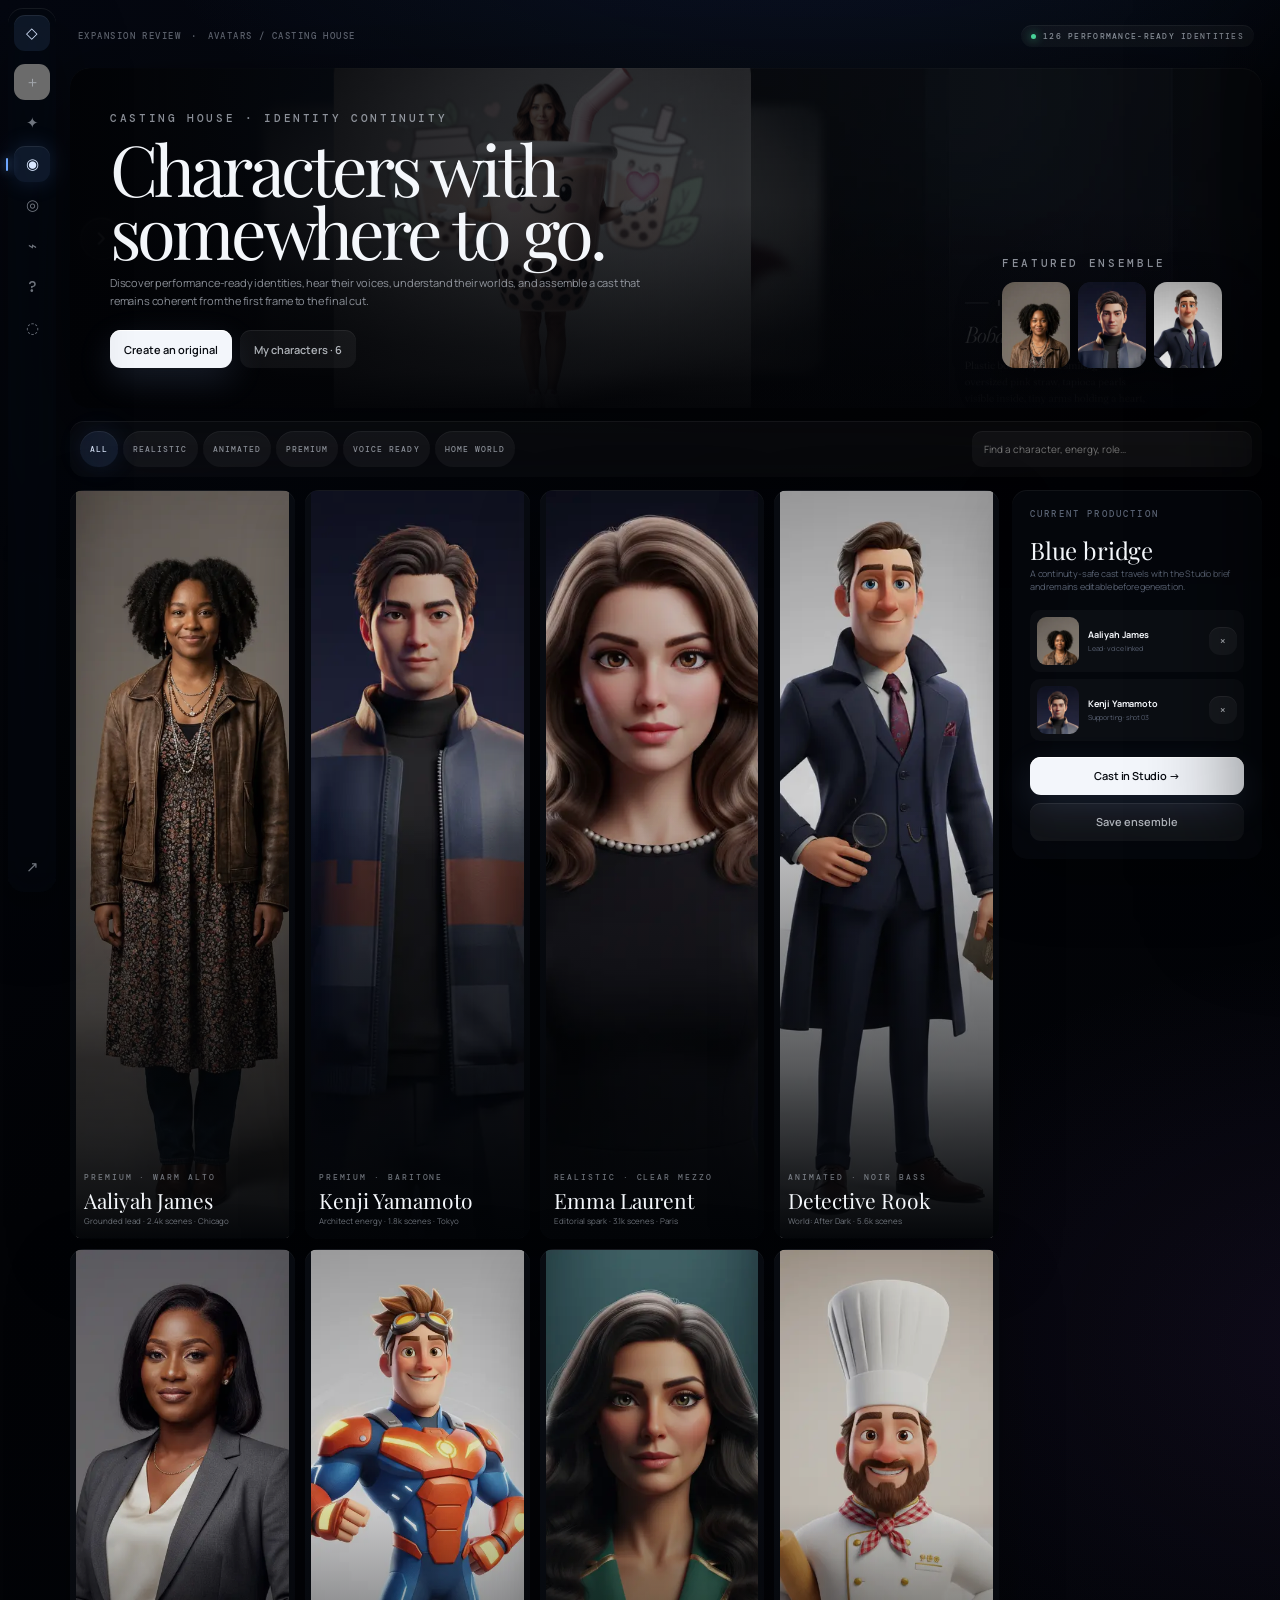
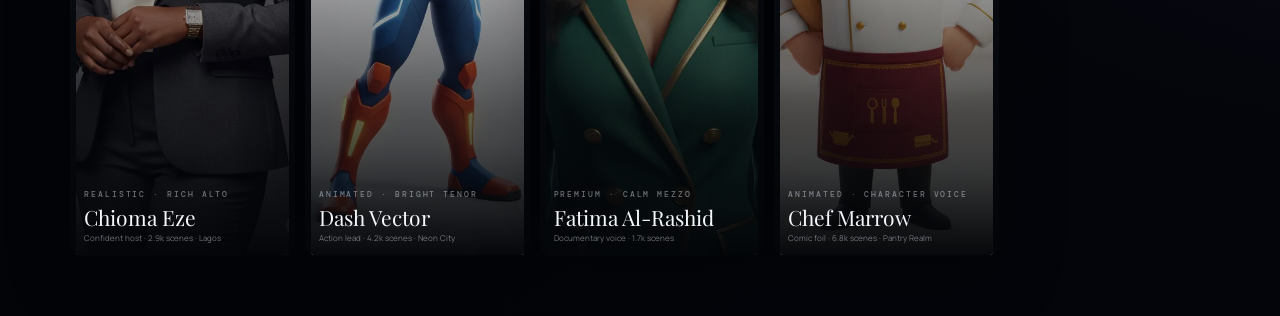
==== avatars.html @ 69dbef69 "Publish Projection House design review" ====
<!doctype html>
<html lang="en">
  <head>
    <meta charset="UTF-8" />
    <meta name="viewport" content="width=device-width, initial-scale=1" />
    <title>Projection House — Avatars mock</title>
    <link rel="stylesheet" href="styles.css" />
  </head>
  <body>
    <div class="ambient" aria-hidden="true"><span></span><span></span></div>
    <aside data-rail data-active="avatars"></aside>
    <main class="page">
      <div class="page-inner">
        <header class="topline"><div class="breadcrumb"><a href="index.html">Expansion review</a><span>·</span><span>Avatars / Casting house</span></div><div class="live-chip"><i></i> 126 performance-ready identities</div></header>

        <section class="avatars-hero">
          <img src="cinema-assets/surface-avatars.jpg" alt="" />
          <div class="avatar-hero-copy">
            <div><p class="eyebrow">Casting house · Identity continuity</p><h1>Characters with somewhere to go.</h1><p>Discover performance-ready identities, hear their voices, understand their worlds, and assemble a cast that remains coherent from the first frame to the final cut.</p><div style="display:flex;gap:8px;margin-top:20px"><button class="btn primary" data-toast="Avatar creator opened">Create an original</button><button class="btn" data-toast="My avatars shelf opened">My characters · 6</button></div></div>
            <div><p class="eyebrow" style="margin-bottom:10px">Featured ensemble</p><div class="featured-cast"><img src="cinema-assets/avatars/aaliyah-johnson-front.webp" alt="" /><img src="cinema-assets/avatars/kenji-yamamoto-front.webp" alt="" /><img src="cinema-assets/avatars/detective-rook-front.webp" alt="" /></div></div>
          </div>
        </section>

        <section class="avatar-controls" aria-label="Avatar controls">
          <div class="avatar-tabs"><button class="pill active" data-avatar-filter="all">All</button><button class="pill" data-avatar-filter="realistic">Realistic</button><button class="pill" data-avatar-filter="animated">Animated</button><button class="pill" data-avatar-filter="premium">Premium</button><button class="pill" data-toast="Voice filters opened">Voice ready</button><button class="pill" data-toast="World filters opened">Home world</button></div>
          <input class="search" data-avatar-search placeholder="Find a character, energy, role…" aria-label="Search avatars" />
        </section>

        <div class="avatar-layout">
          <section class="avatar-grid" aria-label="Avatar gallery">
            <button class="avatar-card" data-avatar-card="aaliyah james director warm precise realistic premium" data-type="realistic" data-name="Aaliyah James" data-role="Grounded, precise, quietly magnetic. A natural lead for intimate dramas and product storytelling." data-image="cinema-assets/avatars/aaliyah-johnson-front.webp"><img src="cinema-assets/avatars/aaliyah-johnson-front.webp" alt="Aaliyah James" /><div class="avatar-card-copy"><p class="eyebrow">Premium · Warm alto</p><h3>Aaliyah James</h3><p>Grounded lead · 2.4k scenes · Chicago</p></div></button>
            <button class="avatar-card" data-avatar-card="kenji yamamoto architect measured realistic premium" data-type="premium" data-name="Kenji Yamamoto" data-role="Measured and intelligent with a dry warmth. Strong for explainers, speculative fiction and design-led stories." data-image="cinema-assets/avatars/kenji-yamamoto-front.webp"><img src="cinema-assets/avatars/kenji-yamamoto-front.webp" alt="Kenji Yamamoto" /><div class="avatar-card-copy"><p class="eyebrow violet">Premium · Baritone</p><h3>Kenji Yamamoto</h3><p>Architect energy · 1.8k scenes · Tokyo</p></div></button>
            <button class="avatar-card" data-avatar-card="emma laurent editorial luminous realistic" data-type="realistic" data-name="Emma Laurent" data-role="Editorial, quick and luminous. An expressive presence for fashion, travel and cultural storytelling." data-image="cinema-assets/avatars/emma-laurent-front.webp"><img src="cinema-assets/avatars/emma-laurent-front.webp" alt="Emma Laurent" /><div class="avatar-card-copy"><p class="eyebrow">Realistic · Clear mezzo</p><h3>Emma Laurent</h3><p>Editorial spark · 3.1k scenes · Paris</p></div></button>
            <button class="avatar-card" data-avatar-card="detective rook noir animated premium" data-type="animated" data-name="Detective Rook" data-role="A monochrome investigator with patient timing and a voice built for secrets, reveals and late-night narration." data-image="cinema-assets/avatars/detective-rook-front.webp"><img src="cinema-assets/avatars/detective-rook-front.webp" alt="Detective Rook" /><div class="avatar-card-copy"><p class="eyebrow violet">Animated · Noir bass</p><h3>Detective Rook</h3><p>World: After Dark · 5.6k scenes</p></div></button>
            <button class="avatar-card" data-avatar-card="chioma eze confident host realistic" data-type="realistic" data-name="Chioma Eze" data-role="Confident, generous and conversational. Built for teaching, hosting and direct-to-camera clarity." data-image="cinema-assets/avatars/chioma-eze-front.webp"><img src="cinema-assets/avatars/chioma-eze-front.webp" alt="Chioma Eze" /><div class="avatar-card-copy"><p class="eyebrow">Realistic · Rich alto</p><h3>Chioma Eze</h3><p>Confident host · 2.9k scenes · Lagos</p></div></button>
            <button class="avatar-card" data-avatar-card="dash vector kinetic animated" data-type="animated" data-name="Dash Vector" data-role="Fast, kinetic and optimistic. A stylized performer for sports, youth campaigns and fourth-wall breaks." data-image="cinema-assets/avatars/dash-vector-front.webp"><img src="cinema-assets/avatars/dash-vector-front.webp" alt="Dash Vector" /><div class="avatar-card-copy"><p class="eyebrow violet">Animated · Bright tenor</p><h3>Dash Vector</h3><p>Action lead · 4.2k scenes · Neon City</p></div></button>
            <button class="avatar-card" data-avatar-card="fatima al rashid documentary thoughtful premium" data-type="premium" data-name="Fatima Al-Rashid" data-role="Thoughtful authority and calm curiosity. Excellent for documentary, history and premium brand work." data-image="cinema-assets/avatars/fatima-al-rashid-front.webp"><img src="cinema-assets/avatars/fatima-al-rashid-front.webp" alt="Fatima Al-Rashid" /><div class="avatar-card-copy"><p class="eyebrow amber">Premium · Calm mezzo</p><h3>Fatima Al-Rashid</h3><p>Documentary voice · 1.7k scenes</p></div></button>
            <button class="avatar-card" data-avatar-card="chef marrow comedy animated" data-type="animated" data-name="Chef Marrow" data-role="A culinary perfectionist with theatrical timing, visual comedy and a surprising sentimental streak." data-image="cinema-assets/avatars/chef-marrow-front.webp"><img src="cinema-assets/avatars/chef-marrow-front.webp" alt="Chef Marrow" /><div class="avatar-card-copy"><p class="eyebrow violet">Animated · Character voice</p><h3>Chef Marrow</h3><p>Comic foil · 6.8k scenes · Pantry Realm</p></div></button>
          </section>

          <aside class="cast-dock">
            <p class="eyebrow">Current production</p><h3>Blue bridge</h3><p>A continuity-safe cast travels with the Studio brief and remains editable before generation.</p>
            <div class="cast-member"><img src="cinema-assets/avatars/aaliyah-johnson-front.webp" alt="" /><div><strong>Aaliyah James</strong><span>Lead · voice linked</span></div><button class="btn icon-btn" style="width:28px;min-height:28px" data-cast-toggle aria-label="Remove Aaliyah">×</button></div>
            <div class="cast-member"><img src="cinema-assets/avatars/kenji-yamamoto-front.webp" alt="" /><div><strong>Kenji Yamamoto</strong><span>Supporting · shot 03</span></div><button class="btn icon-btn" style="width:28px;min-height:28px" data-cast-toggle aria-label="Remove Kenji">×</button></div>
            <div style="display:grid;gap:8px;margin-top:16px"><a class="btn primary" href="studio.html">Cast in Studio →</a><button class="btn" data-toast="Saved to casting preset">Save ensemble</button></div>
          </aside>
        </div>
      </div>
    </main>

    <aside class="avatar-drawer" data-avatar-drawer aria-label="Character details">
      <button class="btn icon-btn drawer-close" data-drawer-close aria-label="Close">×</button>
      <div class="drawer-image"><img data-drawer-image src="cinema-assets/avatars/aaliyah-johnson-front.webp" alt="" /></div>
      <div class="drawer-body"><p class="eyebrow">Identity · Performance profile</p><h2 data-drawer-name>Aaliyah James</h2><p data-drawer-role>Grounded, precise, quietly magnetic. A natural lead for intimate dramas and product storytelling.</p><div class="config-label">Performance traits</div><div style="display:flex;flex-wrap:wrap;gap:6px"><span class="pill active">Measured</span><span class="pill">Naturalistic</span><span class="pill">Warm authority</span><span class="pill">Subtle humor</span></div><div class="config-label">Voice</div><button class="choice active" style="width:100%" data-toast="Voice sample playing"><b>Warm alto · North American English</b><span>Intimate proximity, crisp consonants, calm pacing. ▷ Play sample</span></button><div style="display:flex;gap:8px;margin-top:22px"><button class="btn blue-btn" data-cast-toggle>Add to cast</button><a class="btn primary" href="studio.html">Cast in Studio →</a></div></div>
    </aside>
    <script src="mock.js"></script>
  </body>
</html>
---- styles.css ----
@import url("https://fonts.googleapis.com/css2?family=DM+Mono:wght@400;500&family=Manrope:wght@300;400;500;600;700&family=Playfair+Display:ital,wght@0,400;1,400&display=swap");

:root {
  color-scheme: dark;
  --bg: #020306;
  --ink: #f4f7fb;
  --muted: #8c96a7;
  --faint: #596273;
  --blue: #6ea7ff;
  --blue-2: #a8c8ff;
  --green: #4ee3a4;
  --amber: #ffc76a;
  --violet: #ba91ff;
  --rose: #ff809d;
  --glass: rgba(255,255,255,.045);
  --glass-2: rgba(255,255,255,.072);
  --line: rgba(255,255,255,.095);
  --deep-shadow: 0 36px 120px rgba(0,0,0,.58), inset 0 1px 0 rgba(255,255,255,.075);
  --soft-shadow: 0 22px 64px rgba(0,0,0,.32), inset 0 1px 0 rgba(255,255,255,.055);
}

* { box-sizing: border-box; }
html { min-width: 320px; background: var(--bg); scroll-behavior: smooth; }
body {
  margin: 0;
  min-height: 100vh;
  overflow-x: hidden;
  color: var(--ink);
  background:
    radial-gradient(70rem 40rem at 65% -10%, rgba(47,91,165,.20), transparent 66%),
    radial-gradient(48rem 36rem at 105% 70%, rgba(94,53,144,.13), transparent 68%),
    linear-gradient(145deg, #050811 0%, #020306 44%, #03050a 100%);
  font-family: "Manrope", Inter, system-ui, sans-serif;
  font-size: 14px;
  letter-spacing: -.012em;
}
body::before {
  position: fixed; inset: 0; z-index: -1; content: ""; pointer-events: none;
  opacity: .20;
  background-image: url("data:image/svg+xml,%3Csvg viewBox='0 0 180 180' xmlns='http://www.w3.org/2000/svg'%3E%3Cfilter id='n'%3E%3CfeTurbulence type='fractalNoise' baseFrequency='.95' numOctaves='3' stitchTiles='stitch'/%3E%3C/filter%3E%3Crect width='100%25' height='100%25' filter='url(%23n)' opacity='.11'/%3E%3C/svg%3E");
  mix-blend-mode: soft-light;
}
button, input, textarea, select { color: inherit; font: inherit; }
button, a { -webkit-tap-highlight-color: transparent; }
button { border: 0; cursor: pointer; }
a { color: inherit; text-decoration: none; }
img, video { display: block; max-width: 100%; }

.serif { font-family: "Playfair Display", Georgia, serif; font-weight: 400; }
.mono { font-family: "DM Mono", ui-monospace, monospace; }
.eyebrow {
  margin: 0; color: var(--blue); font: 500 9px/1.35 "DM Mono", monospace;
  letter-spacing: .24em; text-transform: uppercase;
}
.dim { color: var(--muted); }
.faint { color: var(--faint); }
.blue { color: var(--blue-2); }
.green { color: var(--green); }
.amber { color: var(--amber); }
.violet { color: var(--violet); }
.rose { color: var(--rose); }

.ambient { position: fixed; inset: 0; z-index: -2; pointer-events: none; overflow: hidden; }
.ambient span { position: absolute; border-radius: 50%; filter: blur(110px); opacity: .18; }
.ambient span:nth-child(1) { width: 42vw; height: 42vw; left: 10%; top: -28%; background: #246cc7; }
.ambient span:nth-child(2) { width: 34vw; height: 34vw; right: -12%; bottom: -12%; background: #7d40aa; }

.app-rail {
  position: fixed; z-index: 60; left: 8px; top: 8px; bottom: 8px; width: 48px;
  display: flex; flex-direction: column; align-items: center; gap: 5px; padding: 7px 0;
  border-radius: 15px; background: rgba(5,8,14,.55); backdrop-filter: blur(28px) saturate(150%);
  box-shadow: 0 24px 70px rgba(0,0,0,.46), inset 0 1px 0 rgba(255,255,255,.075);
}
.rail-brand, .rail-item {
  position: relative; display: grid; width: 36px; height: 36px; place-items: center; border-radius: 11px;
  color: rgba(220,228,240,.50); transition: .22s ease; font: 500 15px/1 "DM Mono", monospace;
}
.rail-brand { margin-bottom: 8px; color: #d8e6ff; background: rgba(110,167,255,.10); box-shadow: inset 0 1px 0 rgba(255,255,255,.08); }
.rail-item:hover { color: white; background: rgba(255,255,255,.055); transform: translateX(1px); }
.rail-item.active { color: #d9e7ff; background: rgba(110,167,255,.12); box-shadow: 0 0 22px rgba(84,141,237,.18), inset 0 1px 0 rgba(255,255,255,.08); }
.rail-item.active::before { content: ""; position: absolute; left: -8px; width: 2px; height: 13px; border-radius: 2px; background: var(--blue); box-shadow: 0 0 11px var(--blue); }
.rail-spacer { flex: 1; }
.rail-tip {
  position: absolute; left: 48px; top: 50%; transform: translate(0,-50%); opacity: 0; pointer-events: none;
  white-space: nowrap; padding: 7px 9px; border-radius: 8px; color: #d9e1ed; background: rgba(5,8,14,.92);
  box-shadow: var(--soft-shadow); font: 500 9px/1 "DM Mono", monospace; letter-spacing: .08em; text-transform: uppercase;
  transition: .18s ease;
}
.rail-item:hover .rail-tip { opacity: 1; transform: translate(4px,-50%); }

.page { min-height: 100vh; margin-left: 64px; padding: 14px 18px 60px 6px; }
.page-inner { width: min(1580px, 100%); margin: 0 auto; }
.topline { display: flex; align-items: center; justify-content: space-between; gap: 18px; height: 44px; margin-bottom: 10px; padding: 0 8px; }
.breadcrumb { display: flex; align-items: center; gap: 10px; color: rgba(205,214,228,.46); font: 500 9px/1 "DM Mono", monospace; letter-spacing: .16em; text-transform: uppercase; }
.live-chip { display: inline-flex; align-items: center; gap: 7px; padding: 7px 10px; border-radius: 999px; background: rgba(255,255,255,.035); color: rgba(226,234,245,.62); font: 500 8px/1 "DM Mono", monospace; letter-spacing: .16em; text-transform: uppercase; box-shadow: inset 0 1px 0 rgba(255,255,255,.055); }
.live-chip i { width: 5px; height: 5px; border-radius: 50%; background: var(--green); box-shadow: 0 0 10px var(--green); }

.glass { background: var(--glass); backdrop-filter: blur(28px) saturate(145%); box-shadow: var(--soft-shadow); }
.glass-strong { background: rgba(7,11,19,.68); backdrop-filter: blur(34px) saturate(155%); box-shadow: var(--deep-shadow); }
.hairline { box-shadow: inset 0 1px 0 rgba(255,255,255,.07), 0 22px 65px rgba(0,0,0,.26); }
.round { border-radius: 16px; }
.round-lg { border-radius: 22px; }

.btn { display: inline-flex; min-height: 38px; align-items: center; justify-content: center; gap: 8px; padding: 0 14px; border-radius: 11px; background: rgba(255,255,255,.05); color: rgba(236,241,248,.72); box-shadow: inset 0 1px 0 rgba(255,255,255,.07); font-size: 11px; font-weight: 600; transition: .2s ease; }
.btn:hover { transform: translateY(-1px); color: white; background: rgba(255,255,255,.085); }
.btn.primary { background: #f3f6fb; color: #070a10; box-shadow: 0 12px 35px rgba(154,190,255,.14), inset 0 1px 0 white; }
.btn.blue-btn { background: rgba(92,152,255,.15); color: #c9dcff; box-shadow: 0 12px 32px rgba(42,90,170,.18), inset 0 1px 0 rgba(255,255,255,.09); }
.btn.ghost { background: transparent; box-shadow: none; }
.icon-btn { width: 38px; padding: 0; }
.pill { display: inline-flex; align-items: center; gap: 6px; min-height: 28px; padding: 0 10px; border-radius: 999px; background: rgba(255,255,255,.045); color: rgba(225,233,244,.58); box-shadow: inset 0 1px 0 rgba(255,255,255,.05); font: 500 8px/1 "DM Mono", monospace; letter-spacing: .13em; text-transform: uppercase; }
.pill.active { color: #dce9ff; background: rgba(99,158,255,.13); box-shadow: inset 0 1px 0 rgba(255,255,255,.08), 0 0 25px rgba(61,122,226,.13); }

.section-head { display: flex; align-items: end; justify-content: space-between; gap: 24px; margin: 34px 2px 16px; }
.section-head h2 { margin: 7px 0 0; font: 400 clamp(25px,2.4vw,36px)/1.02 "Playfair Display", Georgia, serif; letter-spacing: -.035em; }
.section-head p:last-child { max-width: 480px; margin: 0; color: var(--muted); font-size: 11px; line-height: 1.65; }

/* profile */
.profile-hero { position: relative; min-height: 360px; overflow: hidden; border-radius: 20px; background: #070a10; box-shadow: var(--deep-shadow); }
.profile-cover { position: absolute; inset: 0; width: 100%; height: 100%; object-fit: cover; opacity: .72; filter: saturate(.78) contrast(1.08); }
.profile-hero::after { position: absolute; inset: 0; content: ""; background: linear-gradient(90deg, rgba(2,3,6,.92) 0%, rgba(2,3,6,.50) 48%, rgba(2,3,6,.12) 74%), linear-gradient(0deg, rgba(2,3,6,.88), transparent 62%); }
.profile-actions { position: absolute; z-index: 2; top: 18px; right: 18px; display: flex; gap: 8px; }
.profile-identity { position: relative; z-index: 2; display: flex; min-height: 360px; align-items: end; gap: 22px; padding: 46px; }
.portrait-ring { position: relative; flex: none; width: 116px; height: 116px; border-radius: 34px; padding: 3px; background: linear-gradient(145deg, rgba(161,198,255,.75), rgba(93,145,232,.06) 56%, rgba(255,255,255,.22)); box-shadow: 0 28px 70px rgba(0,0,0,.55), 0 0 45px rgba(86,151,255,.16); }
.portrait-ring img { width: 100%; height: 100%; border-radius: 31px; object-fit: cover; object-position: top; background: #0c1018; }
.identity-copy h1 { margin: 10px 0 5px; font: 400 clamp(43px,5vw,72px)/.9 "Playfair Display", Georgia, serif; letter-spacing: -.055em; }
.identity-copy .tagline { max-width: 620px; margin: 13px 0 0; color: rgba(229,235,245,.70); font-size: 13px; line-height: 1.55; }
.identity-meta { display: flex; flex-wrap: wrap; gap: 13px; margin-top: 17px; color: rgba(211,220,234,.48); font: 500 9px/1 "DM Mono", monospace; letter-spacing: .1em; text-transform: uppercase; }
.proof-strip { display: grid; grid-template-columns: repeat(5,1fr); margin-top: 12px; padding: 14px 8px; border-radius: 14px; background: rgba(255,255,255,.027); box-shadow: inset 0 1px 0 rgba(255,255,255,.055); }
.proof { padding: 5px 18px; border-right: 1px solid rgba(255,255,255,.055); }
.proof:last-child { border-right: 0; }
.proof strong { display: block; font: 400 24px/1 "Playfair Display", Georgia, serif; }
.proof span { display: block; margin-top: 6px; color: var(--faint); font: 500 8px/1 "DM Mono", monospace; letter-spacing: .13em; text-transform: uppercase; }
.tabbar { display: inline-flex; gap: 3px; margin: 24px 0 4px; padding: 4px; border-radius: 13px; background: rgba(255,255,255,.03); box-shadow: inset 0 1px 0 rgba(255,255,255,.055); }
.tab { min-height: 34px; padding: 0 14px; border-radius: 10px; background: transparent; color: var(--faint); font-size: 10px; font-weight: 600; }
.tab.active { color: #e7eefb; background: rgba(255,255,255,.06); box-shadow: inset 0 1px 0 rgba(255,255,255,.07); }
.profile-grid { display: grid; grid-template-columns: minmax(0,1.22fr) minmax(300px,.78fr); gap: 14px; margin-top: 14px; }
.profile-column { display: grid; gap: 14px; align-content: start; }
.panel { padding: 24px; border-radius: 16px; background: rgba(255,255,255,.028); backdrop-filter: blur(26px); box-shadow: inset 0 1px 0 rgba(255,255,255,.06), 0 26px 65px rgba(0,0,0,.24); }
.panel-title { display: flex; align-items: center; justify-content: space-between; gap: 14px; margin-bottom: 19px; }
.panel-title h3 { margin: 0; font: 400 21px/1.1 "Playfair Display", Georgia, serif; letter-spacing: -.025em; }
.director-note { margin: 0; color: rgba(234,239,247,.78); font: italic 400 22px/1.5 "Playfair Display", Georgia, serif; }
.film-feature { position: relative; min-height: 290px; overflow: hidden; border-radius: 14px; background: #07090d; }
.film-feature img { position: absolute; inset: 0; width: 100%; height: 100%; object-fit: cover; }
.film-feature::after { position: absolute; inset: 0; content: ""; background: linear-gradient(0deg, rgba(2,3,6,.94), transparent 68%); }
.film-caption { position: absolute; z-index: 2; inset: auto 22px 20px; }
.film-caption h3 { margin: 7px 0 5px; font: 400 30px/1 "Playfair Display", Georgia, serif; }
.film-caption p { margin: 0; color: rgba(224,231,242,.55); font-size: 10px; }
.mini-films { display: grid; grid-template-columns: repeat(3,1fr); gap: 9px; margin-top: 9px; }
.mini-film { position: relative; min-height: 118px; overflow: hidden; border-radius: 11px; background: #080b11; }
.mini-film img { width: 100%; height: 100%; object-fit: cover; opacity: .75; }
.mini-film span { position: absolute; inset: auto 10px 9px; font-size: 9px; font-weight: 600; text-shadow: 0 2px 8px #000; }
.chart { display: flex; height: 105px; align-items: end; gap: 8px; padding-top: 12px; }
.chart i { flex: 1; min-width: 4px; border-radius: 4px 4px 1px 1px; background: linear-gradient(0deg, rgba(84,143,242,.20), rgba(128,178,255,.78)); box-shadow: 0 0 18px rgba(85,145,240,.08); }
.achievement-list { display: grid; gap: 9px; }
.achievement { display: grid; grid-template-columns: 32px 1fr auto; align-items: center; gap: 10px; padding: 10px; border-radius: 11px; background: rgba(255,255,255,.026); }
.achievement b { display: grid; width: 32px; height: 32px; place-items: center; border-radius: 10px; background: rgba(255,199,106,.10); color: var(--amber); }
.achievement strong { font-size: 10px; }
.achievement small { display: block; margin-top: 3px; color: var(--faint); font-size: 8px; }

/* settings */
.settings-layout { display: grid; grid-template-columns: 268px minmax(0,1fr); min-height: calc(100vh - 76px); gap: 12px; }
.settings-nav { position: sticky; top: 14px; height: calc(100vh - 28px); overflow: hidden; padding: 18px 10px 14px; border-radius: 17px; background: rgba(5,8,14,.53); backdrop-filter: blur(30px); box-shadow: var(--soft-shadow); }
.settings-id { display: grid; grid-template-columns: 46px 1fr; align-items: center; gap: 11px; margin: 0 7px 19px; }
.settings-id img { width: 46px; height: 46px; border-radius: 15px; object-fit: cover; object-position: top; }
.settings-id strong { display: block; font-size: 11px; }
.settings-id span { display: block; margin-top: 4px; color: var(--faint); font: 400 8px/1 "DM Mono", monospace; }
.settings-list { display: grid; gap: 2px; }
.settings-link { display: grid; grid-template-columns: 29px 1fr; align-items: center; gap: 8px; min-height: 40px; padding: 0 9px; border-radius: 10px; background: transparent; color: rgba(214,223,236,.44); text-align: left; font-size: 10px; transition: .18s; }
.settings-link span:first-child { display: grid; width: 27px; height: 27px; place-items: center; border-radius: 8px; background: rgba(255,255,255,.025); font: 500 10px/1 "DM Mono", monospace; }
.settings-link:hover { color: #eef3fb; background: rgba(255,255,255,.03); }
.settings-link.active { color: #e2ecff; background: rgba(94,151,247,.105); box-shadow: inset 0 1px 0 rgba(255,255,255,.055); }
.settings-main { padding: 46px clamp(26px,5vw,80px) 90px; border-radius: 17px; background: rgba(255,255,255,.017); box-shadow: inset 0 1px 0 rgba(255,255,255,.035); }
.settings-head { display: grid; grid-template-columns: 1fr auto; gap: 34px; align-items: start; padding-bottom: 24px; }
.settings-head h1 { margin: 10px 0 9px; font: 400 clamp(38px,4vw,58px)/.98 "Playfair Display", Georgia, serif; letter-spacing: -.045em; }
.settings-head .lead { max-width: 580px; margin: 0; color: var(--muted); font-size: 12px; line-height: 1.7; }
.completion { position: relative; display: grid; width: 86px; height: 86px; place-items: center; border-radius: 50%; background: conic-gradient(var(--blue) 0 78%, rgba(255,255,255,.06) 78%); box-shadow: 0 0 35px rgba(70,132,235,.12); }
.completion::before { position: absolute; inset: 7px; content: ""; border-radius: 50%; background: #060911; }
.completion strong { position: relative; z-index: 1; font: 400 19px/1 "Playfair Display", serif; }
.setting-section { display: none; animation: fadeup .34s ease both; }
.setting-section.active { display: block; }
.setting-group { margin-top: 11px; padding: 21px 0; border-top: 1px solid rgba(255,255,255,.055); }
.setting-group > h3 { margin: 0 0 4px; font-size: 12px; }
.setting-group > p { margin: 0 0 17px; color: var(--faint); font-size: 9px; line-height: 1.55; }
.fields { display: grid; grid-template-columns: repeat(2,minmax(0,1fr)); gap: 11px; }
.field { display: grid; gap: 7px; }
.field.wide { grid-column: 1 / -1; }
.field label { color: rgba(214,223,235,.55); font: 500 8px/1 "DM Mono", monospace; letter-spacing: .13em; text-transform: uppercase; }
.field input, .field textarea, .field select { width: 100%; min-height: 43px; border: 0; outline: 0; resize: vertical; border-radius: 10px; padding: 0 13px; color: rgba(237,242,249,.82); background: rgba(255,255,255,.035); box-shadow: inset 0 1px 0 rgba(255,255,255,.055); }
.field textarea { min-height: 88px; padding-top: 12px; line-height: 1.55; }
.choice-grid { display: grid; grid-template-columns: repeat(3,1fr); gap: 9px; }
.choice { min-height: 72px; padding: 14px; border-radius: 11px; background: rgba(255,255,255,.028); text-align: left; box-shadow: inset 0 1px 0 rgba(255,255,255,.045); }
.choice.active { background: rgba(92,151,248,.11); box-shadow: inset 0 1px 0 rgba(255,255,255,.07), 0 0 30px rgba(58,119,224,.10); }
.choice b { display: block; font-size: 10px; }
.choice span { display: block; margin-top: 6px; color: var(--faint); font-size: 8px; line-height: 1.45; }
.toggle-row { display: flex; align-items: center; justify-content: space-between; gap: 24px; min-height: 58px; border-top: 1px solid rgba(255,255,255,.045); }
.toggle-row b { display: block; font-size: 10px; }
.toggle-row small { display: block; margin-top: 4px; color: var(--faint); font-size: 8px; }
.toggle { position: relative; width: 38px; height: 21px; flex: none; border-radius: 999px; background: rgba(255,255,255,.08); transition: .2s; }
.toggle::after { position: absolute; left: 3px; top: 3px; width: 15px; height: 15px; content: ""; border-radius: 50%; background: #87909d; transition: .2s; }
.toggle.on { background: rgba(89,153,255,.28); box-shadow: 0 0 16px rgba(70,135,241,.16); }
.toggle.on::after { left: 20px; background: #d9e7ff; }
.save-dock { position: sticky; z-index: 5; bottom: 12px; display: flex; align-items: center; justify-content: space-between; gap: 20px; margin-top: 28px; padding: 10px 10px 10px 15px; border-radius: 13px; background: rgba(8,12,20,.77); backdrop-filter: blur(28px); box-shadow: var(--deep-shadow); }
.save-dock p { margin: 0; color: var(--faint); font: 400 8px/1.3 "DM Mono", monospace; letter-spacing: .08em; }

/* studio */
.studio-frame { display: grid; grid-template-columns: 58px minmax(300px,390px) minmax(0,1fr); height: calc(100vh - 76px); min-height: 720px; overflow: hidden; border-radius: 18px; background: rgba(4,7,12,.68); backdrop-filter: blur(28px); box-shadow: var(--deep-shadow); }
.tool-dock { display: flex; flex-direction: column; align-items: center; gap: 4px; padding: 11px 7px; background: rgba(255,255,255,.018); box-shadow: inset -1px 0 rgba(255,255,255,.045); overflow-y: auto; }
.tool { position: relative; display: grid; width: 42px; height: 42px; place-items: center; border-radius: 11px; background: transparent; color: rgba(212,222,236,.37); font: 500 12px/1 "DM Mono", monospace; transition: .18s; }
.tool:hover, .tool.active { color: #e3edff; background: rgba(95,155,255,.10); }
.tool.active::after { position: absolute; left: -7px; width: 2px; height: 14px; content: ""; border-radius: 2px; background: var(--blue); box-shadow: 0 0 9px var(--blue); }
.tool-label { display: none; }
.studio-config { overflow-y: auto; padding: 26px 22px 110px; background: rgba(255,255,255,.017); box-shadow: inset -1px 0 rgba(255,255,255,.045); }
.studio-config h1 { margin: 9px 0 8px; font: 400 36px/1 "Playfair Display", Georgia, serif; letter-spacing: -.04em; }
.studio-config > p { margin: 0 0 21px; color: var(--faint); font-size: 10px; line-height: 1.6; }
.mode-grid { display: grid; grid-template-columns: repeat(2,1fr); gap: 7px; }
.mode-card { min-height: 62px; padding: 11px; border-radius: 11px; background: rgba(255,255,255,.027); color: rgba(220,229,241,.55); text-align: left; box-shadow: inset 0 1px 0 rgba(255,255,255,.04); }
.mode-card.active { color: #e5eeff; background: rgba(90,150,250,.11); box-shadow: inset 0 1px 0 rgba(255,255,255,.07), 0 0 24px rgba(51,111,216,.10); }
.mode-card b { display: block; font-size: 10px; }
.mode-card small { display: block; margin-top: 6px; color: var(--faint); font-size: 7.5px; line-height: 1.4; }
.config-label { margin: 22px 0 10px; color: rgba(209,220,235,.43); font: 500 8px/1 "DM Mono", monospace; letter-spacing: .17em; text-transform: uppercase; }
.prompt-box { min-height: 128px; padding: 14px; border-radius: 12px; background: rgba(255,255,255,.032); box-shadow: inset 0 1px 0 rgba(255,255,255,.055); color: rgba(235,241,248,.76); font-size: 11px; line-height: 1.65; }
.prompt-token { color: var(--blue-2); }
.engine-list { display: grid; gap: 7px; }
.engine { display: grid; grid-template-columns: 1fr auto; gap: 8px; padding: 11px; border-radius: 11px; background: rgba(255,255,255,.026); }
.engine.active { background: rgba(93,152,250,.10); box-shadow: inset 0 1px 0 rgba(255,255,255,.06); }
.engine strong { font-size: 10px; }
.engine small { display: block; margin-top: 4px; color: var(--faint); font-size: 7.5px; }
.engine b { color: var(--blue-2); font: 500 9px/1 "DM Mono", monospace; }
.studio-stage { position: relative; display: grid; min-width: 0; grid-template-rows: 1fr auto; background: radial-gradient(circle at 50% 35%, #111828, #05070c 68%); }
.stage-toolbar { position: absolute; z-index: 4; top: 13px; left: 50%; display: flex; gap: 4px; transform: translateX(-50%); padding: 4px; border-radius: 12px; background: rgba(4,7,12,.60); backdrop-filter: blur(24px); box-shadow: var(--soft-shadow); }
.stage-toolbar button { min-height: 31px; padding: 0 11px; border-radius: 9px; background: transparent; color: var(--faint); font-size: 8px; }
.stage-toolbar button.active { color: #e8effa; background: rgba(255,255,255,.06); }
.canvas { position: relative; display: grid; place-items: center; padding: 66px 35px 24px; }
.canvas-media { position: relative; width: min(830px,95%); aspect-ratio: 16/9; overflow: hidden; border-radius: 13px; background: #080a0e; box-shadow: 0 40px 110px rgba(0,0,0,.60), 0 0 0 1px rgba(255,255,255,.055); }
.canvas-media img { width: 100%; height: 100%; object-fit: cover; filter: saturate(.76) contrast(1.04); }
.canvas-media::after { position: absolute; inset: 0; content: ""; box-shadow: inset 0 0 90px rgba(0,0,0,.34); }
.shot-chip { position: absolute; z-index: 2; top: 13px; left: 13px; padding: 7px 9px; border-radius: 8px; background: rgba(4,7,12,.62); backdrop-filter: blur(18px); color: rgba(229,236,247,.58); font: 500 8px/1 "DM Mono", monospace; letter-spacing: .1em; }
.selection-row { display: flex; width: min(830px,95%); flex-wrap: wrap; gap: 7px; margin-top: 13px; }
.selection { display: grid; grid-template-columns: 28px 1fr auto; min-width: 145px; align-items: center; gap: 8px; padding: 7px 9px; border-radius: 10px; background: rgba(255,255,255,.027); box-shadow: inset 0 1px 0 rgba(255,255,255,.045); }
.selection img { width: 28px; height: 28px; border-radius: 8px; object-fit: cover; object-position: top; }
.selection b { display: block; font-size: 8px; }
.selection small { display: block; margin-top: 3px; color: var(--faint); font-size: 7px; }
.composition { display: grid; grid-template-columns: 1fr auto; align-items: center; gap: 20px; padding: 13px 16px; background: rgba(6,9,15,.78); backdrop-filter: blur(26px); box-shadow: inset 0 1px 0 rgba(255,255,255,.055); }
.composition-copy { display: flex; align-items: center; gap: 16px; min-width: 0; }
.composition-copy > div { min-width: 0; }
.composition-copy b { display: block; overflow: hidden; text-overflow: ellipsis; white-space: nowrap; font-size: 9px; }
.composition-copy span { display: block; margin-top: 4px; color: var(--faint); font: 400 7px/1 "DM Mono", monospace; letter-spacing: .08em; }
.create-cluster { display: flex; align-items: center; gap: 10px; }
.cost { color: rgba(220,229,242,.48); font: 500 8px/1 "DM Mono", monospace; }

/* loading */
.loading-page { min-height: 100vh; display: grid; place-items: center; padding: 32px; overflow: hidden; }
.loading-house { position: relative; width: min(1120px,96vw); min-height: 720px; overflow: hidden; border-radius: 24px; background: radial-gradient(circle at 50% 25%, rgba(38,77,140,.22), transparent 44%), rgba(5,8,14,.72); backdrop-filter: blur(32px); box-shadow: var(--deep-shadow); }
.loading-house::before { position: absolute; inset: 0; content: ""; background: linear-gradient(115deg, transparent 35%, rgba(255,255,255,.025) 50%, transparent 65%); transform: translateX(-100%); animation: sweep 5s ease-in-out infinite; }
.loading-top { position: relative; z-index: 2; display: flex; justify-content: space-between; align-items: center; padding: 18px 20px; }
.loading-core { position: relative; z-index: 2; display: grid; justify-items: center; padding: 50px 20px 24px; text-align: center; }
.aperture { position: relative; display: grid; width: 210px; height: 210px; place-items: center; }
.aperture::before, .aperture::after { position: absolute; content: ""; border-radius: 50%; }
.aperture::before { inset: 0; border: 1px solid rgba(132,181,255,.16); box-shadow: 0 0 70px rgba(69,130,231,.18), inset 0 0 60px rgba(61,119,214,.10); animation: breathe 3.2s ease-in-out infinite; }
.aperture::after { inset: 27px; border: 1px dashed rgba(155,195,255,.32); animation: rotate 12s linear infinite; }
.aperture-ring { position: absolute; inset: 52px; border-radius: 50%; background: conic-gradient(from 0deg, transparent, rgba(112,170,255,.85), transparent 34%, rgba(181,146,255,.55), transparent 68%); filter: drop-shadow(0 0 13px rgba(88,151,255,.45)); animation: rotate 2.3s linear infinite; }
.aperture-ring::after { position: absolute; inset: 7px; content: ""; border-radius: 50%; background: #060911; }
.aperture-mark { position: relative; z-index: 3; display: grid; width: 58px; height: 58px; place-items: center; border-radius: 18px; color: #cfe0ff; background: rgba(97,157,255,.11); box-shadow: 0 0 28px rgba(72,135,235,.22), inset 0 1px 0 rgba(255,255,255,.10); font: 400 22px/1 "DM Mono", monospace; }
.loading-core h1 { margin: 32px 0 9px; font: 400 42px/1 "Playfair Display", serif; letter-spacing: -.045em; }
.loading-core > p { max-width: 570px; margin: 0; color: var(--muted); font-size: 11px; line-height: 1.65; }
.progress-line { position: relative; width: min(540px,80vw); height: 3px; margin: 26px 0 10px; overflow: hidden; border-radius: 4px; background: rgba(255,255,255,.055); }
.progress-line i { display: block; width: 68%; height: 100%; border-radius: inherit; background: linear-gradient(90deg, #4d8df7, #a7c8ff); box-shadow: 0 0 15px rgba(94,158,255,.55); animation: progress 7s ease-in-out infinite; }
.progress-meta { display: flex; width: min(540px,80vw); justify-content: space-between; color: var(--faint); font: 400 8px/1 "DM Mono", monospace; letter-spacing: .1em; text-transform: uppercase; }
.render-map { position: relative; z-index: 2; display: grid; grid-template-columns: repeat(5,1fr); gap: 8px; margin: 18px 30px; }
.render-step { min-height: 90px; padding: 13px; border-radius: 12px; background: rgba(255,255,255,.025); box-shadow: inset 0 1px 0 rgba(255,255,255,.045); }
.render-step b { display: flex; align-items: center; gap: 7px; font-size: 9px; }
.render-step b::before { width: 6px; height: 6px; content: ""; border-radius: 50%; background: #596273; }
.render-step.done b::before { background: var(--green); box-shadow: 0 0 9px rgba(78,227,164,.6); }
.render-step.active b::before { background: var(--blue); box-shadow: 0 0 12px rgba(110,167,255,.8); animation: pulse 1.5s ease-in-out infinite; }
.render-step small { display: block; margin-top: 9px; color: var(--faint); font-size: 7.5px; line-height: 1.5; }
.render-step .mini-progress { height: 2px; margin-top: 12px; overflow: hidden; border-radius: 4px; background: rgba(255,255,255,.05); }
.render-step .mini-progress i { display: block; height: 100%; background: var(--blue); }
.render-log { position: relative; z-index: 2; display: grid; grid-template-columns: 1fr auto; align-items: center; gap: 18px; margin: 8px 30px 28px; padding: 16px; border-radius: 13px; background: rgba(255,255,255,.022); box-shadow: inset 0 1px 0 rgba(255,255,255,.045); }
.log-lines { display: grid; gap: 7px; color: rgba(194,206,223,.45); font: 400 8px/1.3 "DM Mono", monospace; }
.log-lines span:last-child { color: var(--blue-2); }

/* avatars */
.avatars-hero { position: relative; min-height: 340px; overflow: hidden; border-radius: 20px; background: #090c12; box-shadow: var(--deep-shadow); }
.avatars-hero > img { position: absolute; inset: 0; width: 100%; height: 100%; object-fit: cover; opacity: .55; filter: saturate(.68); }
.avatars-hero::after { position: absolute; inset: 0; content: ""; background: linear-gradient(90deg, rgba(2,3,6,.94), rgba(2,3,6,.46) 55%, transparent), linear-gradient(0deg, rgba(2,3,6,.86), transparent 60%); }
.avatar-hero-copy { position: relative; z-index: 2; display: grid; min-height: 340px; grid-template-columns: 1fr auto; align-items: end; gap: 20px; padding: 40px; }
.avatar-hero-copy h1 { max-width: 630px; margin: 10px 0 10px; font: 400 clamp(42px,5.5vw,72px)/.9 "Playfair Display", serif; letter-spacing: -.055em; }
.avatar-hero-copy p { max-width: 550px; margin: 0; color: rgba(224,231,242,.61); font-size: 11px; line-height: 1.65; }
.featured-cast { display: grid; grid-template-columns: repeat(3,68px); gap: 8px; }
.featured-cast img { width: 68px; height: 86px; border-radius: 13px; object-fit: cover; object-position: top; background: #0b0e15; box-shadow: 0 18px 45px rgba(0,0,0,.45), inset 0 1px 0 rgba(255,255,255,.08); }
.avatar-controls { display: grid; grid-template-columns: 1fr auto; gap: 14px; margin-top: 13px; padding: 10px; border-radius: 14px; background: rgba(255,255,255,.027); backdrop-filter: blur(24px); box-shadow: inset 0 1px 0 rgba(255,255,255,.05); }
.avatar-tabs { display: flex; flex-wrap: wrap; gap: 5px; }
.search { min-width: 280px; height: 36px; border: 0; outline: 0; border-radius: 10px; padding: 0 12px; background: rgba(255,255,255,.035); box-shadow: inset 0 1px 0 rgba(255,255,255,.05); font-size: 10px; }
.avatar-layout { display: grid; grid-template-columns: minmax(0,1fr) 250px; gap: 13px; margin-top: 13px; }
.avatar-grid { display: grid; grid-template-columns: repeat(4,minmax(0,1fr)); gap: 10px; }
.avatar-card { position: relative; overflow: hidden; min-height: 310px; border-radius: 14px; background: #080b11; box-shadow: var(--soft-shadow); text-align: left; transition: .22s ease; }
.avatar-card:hover { transform: translateY(-3px); }
.avatar-card > img { width: 100%; height: 100%; min-height: 310px; object-fit: cover; object-position: top; opacity: .88; }
.avatar-card::after { position: absolute; inset: 0; content: ""; background: linear-gradient(0deg, rgba(3,5,8,.98), transparent 58%); }
.avatar-card-copy { position: absolute; z-index: 2; inset: auto 14px 13px; }
.avatar-card-copy h3 { margin: 7px 0 4px; font: 400 21px/1 "Playfair Display", serif; }
.avatar-card-copy p { margin: 0; color: rgba(219,228,240,.48); font-size: 8px; }
.cast-dock { position: sticky; top: 14px; align-self: start; padding: 18px; border-radius: 15px; background: rgba(7,10,17,.64); backdrop-filter: blur(28px); box-shadow: var(--soft-shadow); }
.cast-dock h3 { margin: 7px 0 5px; font: 400 24px/1 "Playfair Display", serif; }
.cast-dock > p { margin: 0 0 16px; color: var(--faint); font-size: 9px; line-height: 1.5; }
.cast-member { display: grid; grid-template-columns: 42px 1fr auto; align-items: center; gap: 9px; margin-top: 7px; padding: 7px; border-radius: 10px; background: rgba(255,255,255,.027); }
.cast-member img { width: 42px; height: 48px; border-radius: 9px; object-fit: cover; object-position: top; }
.cast-member strong { display: block; font-size: 9px; }
.cast-member span { display: block; margin-top: 3px; color: var(--faint); font-size: 7px; }
.avatar-drawer { position: fixed; z-index: 100; inset: 10px 10px 10px auto; display: grid; width: min(570px,calc(100vw - 20px)); grid-template-rows: 330px 1fr; overflow: hidden; border-radius: 20px; background: rgba(6,9,15,.94); backdrop-filter: blur(34px); box-shadow: -40px 0 110px rgba(0,0,0,.6), inset 0 1px 0 rgba(255,255,255,.08); transform: translateX(calc(100% + 24px)); transition: .32s cubic-bezier(.2,.8,.2,1); }
.avatar-drawer.open { transform: translateX(0); }
.drawer-image { position: relative; overflow: hidden; }
.drawer-image img { width: 100%; height: 100%; object-fit: cover; object-position: top; }
.drawer-image::after { position: absolute; inset: 0; content: ""; background: linear-gradient(0deg, rgba(6,9,15,1), transparent 62%); }
.drawer-body { padding: 26px; overflow-y: auto; }
.drawer-body h2 { margin: 9px 0; font: 400 38px/1 "Playfair Display", serif; letter-spacing: -.04em; }
.drawer-body p { color: var(--muted); font-size: 10px; line-height: 1.65; }
.drawer-close { position: absolute; z-index: 3; right: 14px; top: 14px; }

/* help */
.help-hero { display: grid; min-height: 330px; place-items: center; padding: 48px 20px; border-radius: 20px; text-align: center; background: radial-gradient(circle at 50% 20%, rgba(68,125,220,.19), transparent 55%), rgba(255,255,255,.02); box-shadow: var(--deep-shadow); }
.help-hero h1 { margin: 12px 0 12px; font: 400 clamp(44px,6vw,76px)/.92 "Playfair Display", serif; letter-spacing: -.055em; }
.help-hero p { max-width: 600px; margin: 0; color: var(--muted); font-size: 11px; line-height: 1.65; }
.help-search { position: relative; width: min(720px,90%); margin-top: 25px; }
.help-search input { width: 100%; height: 54px; border: 0; outline: 0; border-radius: 15px; padding: 0 120px 0 18px; background: rgba(5,8,14,.66); box-shadow: var(--deep-shadow); font-size: 12px; }
.help-search span { position: absolute; right: 16px; top: 50%; transform: translateY(-50%); color: var(--faint); font: 400 8px/1 "DM Mono", monospace; }
.status-bar { display: grid; grid-template-columns: auto repeat(4,1fr); align-items: center; gap: 8px; margin-top: 13px; padding: 9px; border-radius: 13px; background: rgba(255,255,255,.026); box-shadow: inset 0 1px 0 rgba(255,255,255,.05); }
.status-ok { display: flex; align-items: center; gap: 8px; padding: 0 10px; color: var(--green); font: 500 8px/1 "DM Mono", monospace; letter-spacing: .12em; text-transform: uppercase; }
.status-ok i { width: 6px; height: 6px; border-radius: 50%; background: var(--green); box-shadow: 0 0 9px var(--green); }
.status-metric { padding: 8px 12px; border-radius: 9px; background: rgba(255,255,255,.022); }
.status-metric b { display: block; font-size: 9px; }
.status-metric span { display: block; margin-top: 4px; color: var(--faint); font-size: 7px; }
.help-layout { display: grid; grid-template-columns: minmax(0,1.18fr) minmax(330px,.82fr); gap: 13px; margin-top: 13px; }
.quick-grid { display: grid; grid-template-columns: repeat(2,1fr); gap: 9px; }
.help-card { min-height: 138px; padding: 18px; border-radius: 14px; background: rgba(255,255,255,.027); box-shadow: var(--soft-shadow); text-align: left; transition: .2s; }
.help-card:hover { transform: translateY(-2px); background: rgba(255,255,255,.043); }
.help-card .symbol { display: grid; width: 35px; height: 35px; place-items: center; border-radius: 10px; background: rgba(98,158,255,.10); color: var(--blue-2); }
.help-card h3 { margin: 16px 0 6px; font: 400 20px/1 "Playfair Display", serif; }
.help-card p { margin: 0; color: var(--faint); font-size: 8.5px; line-height: 1.55; }
.support-panel { padding: 22px; border-radius: 15px; background: rgba(7,10,17,.60); backdrop-filter: blur(28px); box-shadow: var(--soft-shadow); }
.support-panel h2 { margin: 8px 0 7px; font: 400 28px/1 "Playfair Display", serif; }
.support-panel > p { margin: 0 0 18px; color: var(--faint); font-size: 9px; line-height: 1.55; }
.support-types { display: flex; gap: 5px; margin-bottom: 12px; }
.support-types button { min-height: 29px; padding: 0 9px; border-radius: 8px; background: rgba(255,255,255,.03); color: var(--faint); font-size: 8px; }
.support-types button.active { color: #e2edff; background: rgba(92,152,253,.12); }
.ticket { display: grid; grid-template-columns: auto 1fr auto; gap: 10px; align-items: center; margin-top: 8px; padding: 11px; border-radius: 10px; background: rgba(255,255,255,.025); }
.ticket i { width: 6px; height: 6px; border-radius: 50%; background: var(--amber); box-shadow: 0 0 9px rgba(255,199,106,.4); }
.ticket strong { display: block; font-size: 8.5px; }
.ticket span { display: block; margin-top: 3px; color: var(--faint); font-size: 7px; }
.docs-row { display: grid; grid-template-columns: repeat(4,1fr); gap: 9px; margin-top: 13px; }
.doc { min-height: 98px; padding: 16px; border-radius: 13px; background: rgba(255,255,255,.023); box-shadow: inset 0 1px 0 rgba(255,255,255,.045); }
.doc b { display: block; font-size: 9px; }
.doc span { display: block; margin-top: 8px; color: var(--faint); font-size: 7.5px; line-height: 1.5; }

/* gallery */
.review-wrap { width: min(1500px,calc(100% - 34px)); margin: 0 auto; padding: 66px 0 100px; }
.review-head { display: grid; grid-template-columns: 1fr minmax(280px,430px); align-items: end; gap: 50px; margin-bottom: 34px; }
.review-head h1 { max-width: 880px; margin: 14px 0 0; font: 400 clamp(48px,7vw,92px)/.88 "Playfair Display", serif; letter-spacing: -.06em; }
.review-head p:last-child { margin: 0; color: var(--muted); font-size: 12px; line-height: 1.7; }
.review-grid { display: grid; grid-template-columns: repeat(2,minmax(0,1fr)); gap: 18px; }
.review-card { overflow: hidden; border-radius: 18px; background: rgba(255,255,255,.034); box-shadow: var(--deep-shadow); }
.review-card-head { display: flex; align-items: center; justify-content: space-between; gap: 16px; min-height: 76px; padding: 15px 17px; }
.review-card h2 { margin: 5px 0 0; font: 400 25px/1 "Playfair Display",serif; }
.review-card img { width: 100%; aspect-ratio: 1.44; object-fit: cover; object-position: top; background: #080b10; }
.coverage { display: grid; grid-template-columns: repeat(4,1fr); gap: 9px; margin-top: 22px; }
.coverage div { min-height: 105px; padding: 16px; border-radius: 13px; background: rgba(255,255,255,.024); box-shadow: inset 0 1px 0 rgba(255,255,255,.045); }
.coverage b { display: block; font-size: 10px; }
.coverage span { display: block; margin-top: 8px; color: var(--faint); font-size: 8px; line-height: 1.55; }

.toast { position: fixed; z-index: 200; left: 50%; bottom: 22px; padding: 11px 14px; border-radius: 11px; background: rgba(8,12,20,.92); color: rgba(238,243,250,.82); box-shadow: var(--deep-shadow); backdrop-filter: blur(24px); font: 500 9px/1 "DM Mono", monospace; letter-spacing: .07em; opacity: 0; transform: translate(-50%,14px); pointer-events: none; transition: .25s; }
.toast.show { opacity: 1; transform: translate(-50%,0); }

@keyframes fadeup { from { opacity: 0; transform: translateY(7px); } to { opacity: 1; transform: none; } }
@keyframes rotate { to { transform: rotate(360deg); } }
@keyframes breathe { 50% { transform: scale(1.055); opacity: .65; } }
@keyframes pulse { 50% { opacity: .35; } }
@keyframes sweep { 0%,20% { transform: translateX(-120%); } 70%,100% { transform: translateX(120%); } }
@keyframes progress { 0% { width: 12%; } 45% { width: 68%; } 85%,100% { width: 92%; } }

@media (max-width: 1100px) {
  .avatar-grid { grid-template-columns: repeat(3,1fr); }
  .avatar-layout { grid-template-columns: 1fr; }
  .cast-dock { position: static; }
  .settings-layout { grid-template-columns: 220px 1fr; }
  .studio-frame { grid-template-columns: 54px 330px 1fr; }
  .review-grid { grid-template-columns: 1fr; }
}
@media (max-width: 820px) {
  .app-rail { top: auto; left: 8px; right: 8px; bottom: 8px; width: auto; height: 52px; flex-direction: row; justify-content: center; }
  .rail-brand { margin: 0 8px 0 0; }
  .rail-spacer { display: none; }
  .rail-item:nth-of-type(n+7) { display: none; }
  .rail-item.active::before { left: 50%; top: -7px; width: 13px; height: 2px; transform: translateX(-50%); }
  .rail-tip { display: none; }
  .page { margin-left: 0; padding: 8px 10px 75px; }
  .profile-identity { align-items: start; flex-direction: column; justify-content: end; padding: 28px; }
  .proof-strip { grid-template-columns: repeat(3,1fr); }
  .proof:nth-child(3) { border-right: 0; }
  .proof:nth-child(n+4) { margin-top: 10px; }
  .profile-grid, .help-layout { grid-template-columns: 1fr; }
  .settings-layout { grid-template-columns: 1fr; }
  .settings-nav { position: static; height: auto; }
  .settings-list { grid-template-columns: repeat(3,1fr); }
  .settings-link { grid-template-columns: 1fr; justify-items: center; text-align: center; padding: 7px; }
  .studio-frame { height: auto; min-height: 0; grid-template-columns: 50px 1fr; }
  .studio-stage { grid-column: 1 / -1; min-height: 560px; }
  .render-map { grid-template-columns: repeat(2,1fr); }
  .avatar-grid { grid-template-columns: repeat(2,1fr); }
  .avatar-hero-copy { grid-template-columns: 1fr; }
  .featured-cast { display: none; }
  .docs-row, .coverage { grid-template-columns: repeat(2,1fr); }
  .review-head { grid-template-columns: 1fr; }
}
@media (max-width: 560px) {
  .proof-strip, .fields, .choice-grid, .quick-grid, .docs-row, .coverage { grid-template-columns: 1fr; }
  .proof { border-right: 0; border-bottom: 1px solid rgba(255,255,255,.05); }
  .mini-films { grid-template-columns: 1fr; }
  .settings-list { grid-template-columns: repeat(2,1fr); }
  .settings-main { padding: 30px 16px 70px; }
  .studio-frame { grid-template-columns: 1fr; }
  .tool-dock { flex-direction: row; overflow-x: auto; }
  .studio-config { padding-bottom: 30px; }
  .avatar-grid { grid-template-columns: 1fr; }
  .avatar-controls { grid-template-columns: 1fr; }
  .search { min-width: 0; width: 100%; }
  .status-bar { grid-template-columns: 1fr 1fr; }
  .render-map { grid-template-columns: 1fr; }
  .review-wrap { padding-top: 38px; }
}

@media (prefers-reduced-motion: reduce) {
  *, *::before, *::after { animation-duration: .01ms !important; animation-iteration-count: 1 !important; scroll-behavior: auto !important; }
}
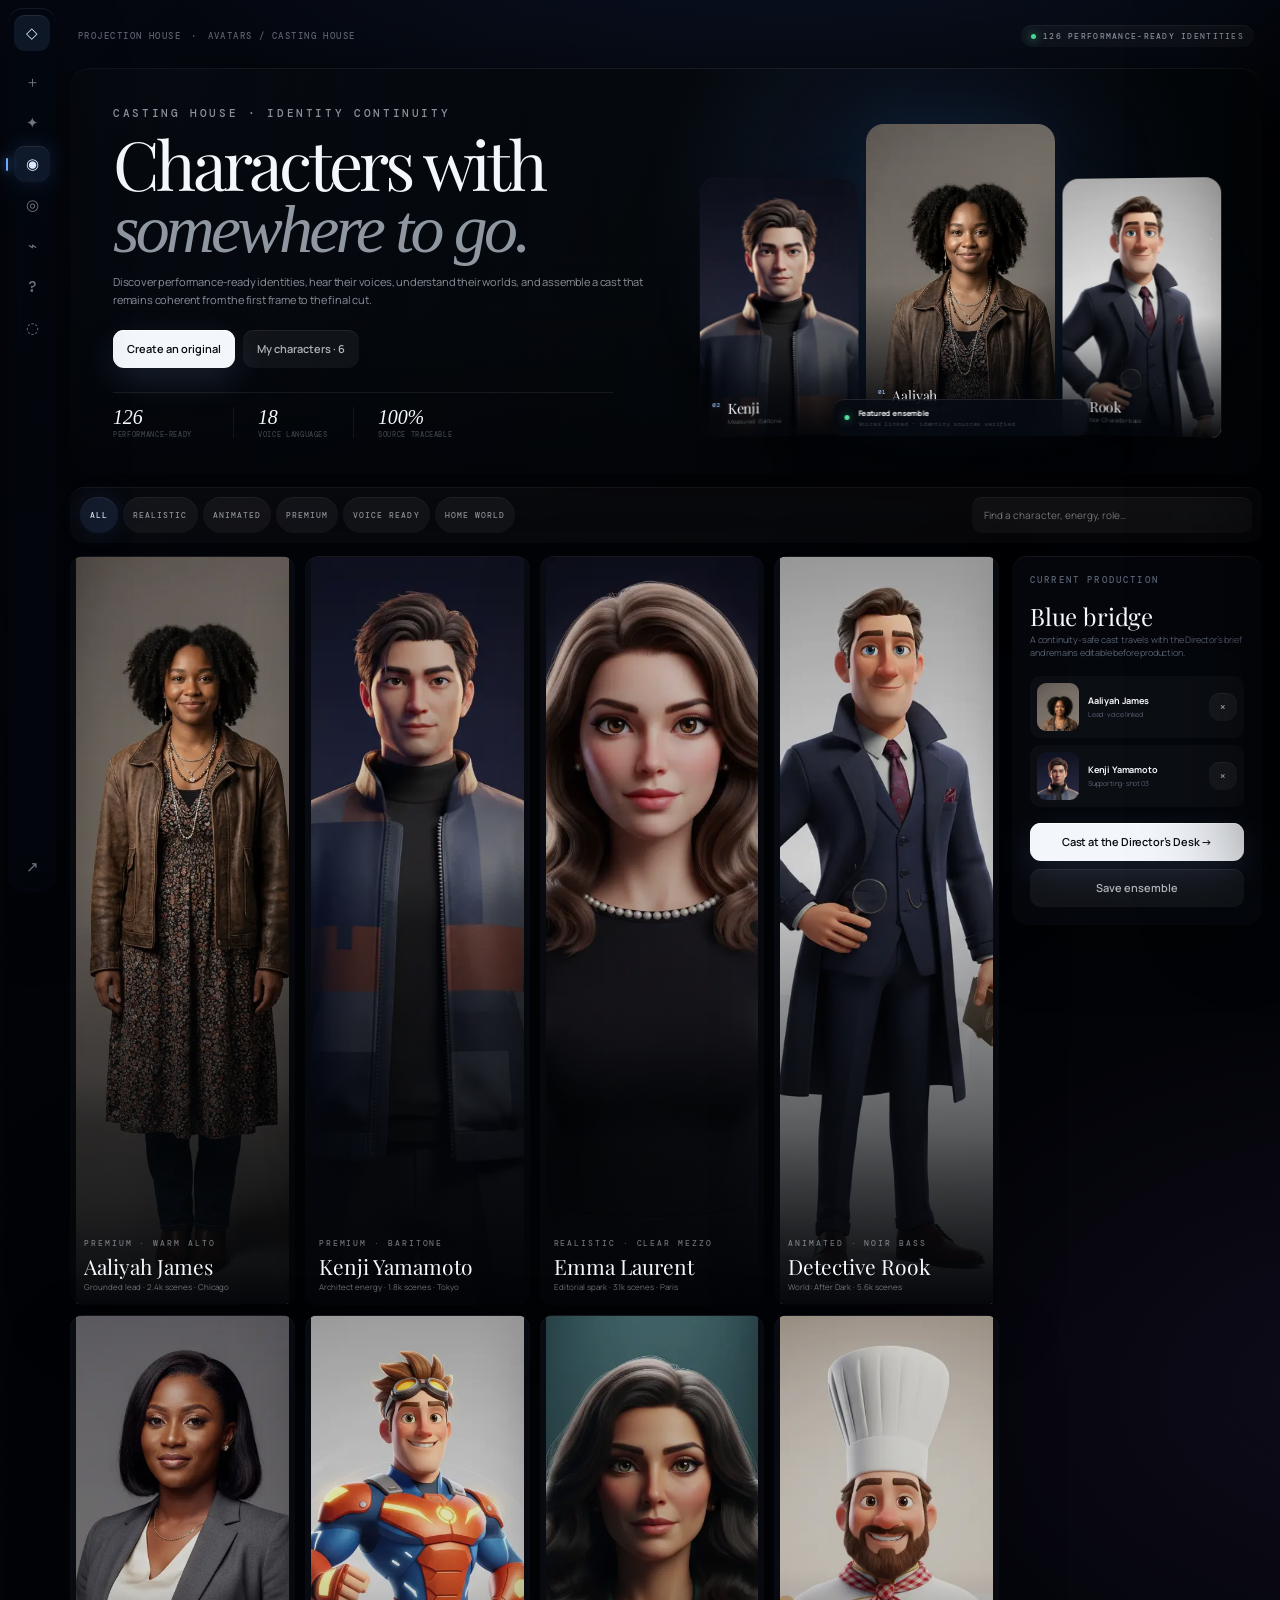
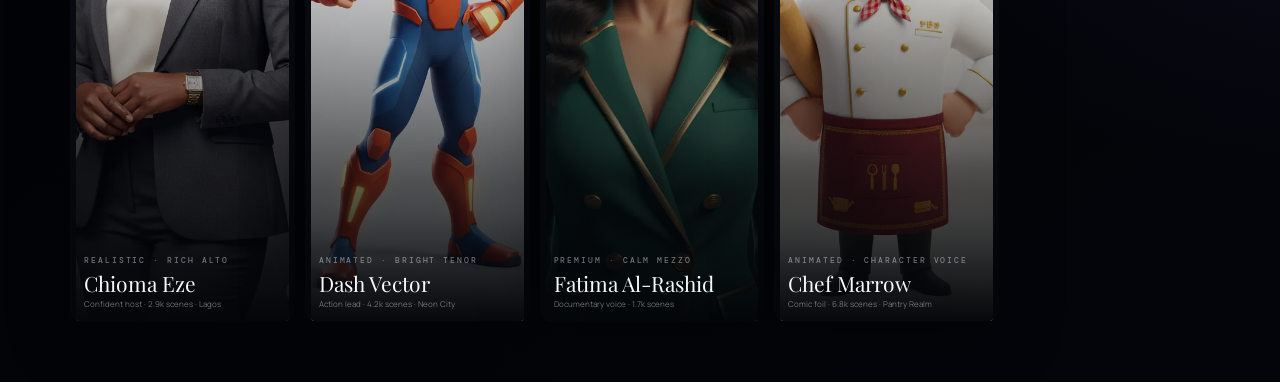
==== commit 3e87d8ca: "Upgrade Projection House review round two" ====
--- a/avatars.html
+++ b/avatars.html
@@ -11,13 +11,23 @@
     <aside data-rail data-active="avatars"></aside>
     <main class="page">
       <div class="page-inner">
-        <header class="topline"><div class="breadcrumb"><a href="index.html">Expansion review</a><span>·</span><span>Avatars / Casting house</span></div><div class="live-chip"><i></i> 126 performance-ready identities</div></header>
+        <header class="topline"><div class="breadcrumb"><a href="index.html">Projection House</a><span>·</span><span>Avatars / Casting house</span></div><div class="live-chip"><i></i> 126 performance-ready identities</div></header>
 
-        <section class="avatars-hero">
-          <img src="cinema-assets/surface-avatars.jpg" alt="" />
+        <section class="avatars-hero avatars-hero-v2">
           <div class="avatar-hero-copy">
-            <div><p class="eyebrow">Casting house · Identity continuity</p><h1>Characters with somewhere to go.</h1><p>Discover performance-ready identities, hear their voices, understand their worlds, and assemble a cast that remains coherent from the first frame to the final cut.</p><div style="display:flex;gap:8px;margin-top:20px"><button class="btn primary" data-toast="Avatar creator opened">Create an original</button><button class="btn" data-toast="My avatars shelf opened">My characters · 6</button></div></div>
-            <div><p class="eyebrow" style="margin-bottom:10px">Featured ensemble</p><div class="featured-cast"><img src="cinema-assets/avatars/aaliyah-johnson-front.webp" alt="" /><img src="cinema-assets/avatars/kenji-yamamoto-front.webp" alt="" /><img src="cinema-assets/avatars/detective-rook-front.webp" alt="" /></div></div>
+            <div class="avatar-hero-message">
+              <p class="eyebrow">Casting house · Identity continuity</p>
+              <h1>Characters with<br /><em>somewhere to go.</em></h1>
+              <p>Discover performance-ready identities, hear their voices, understand their worlds, and assemble a cast that remains coherent from the first frame to the final cut.</p>
+              <div class="avatar-hero-actions"><button class="btn primary" data-toast="Avatar creator opened">Create an original</button><button class="btn" data-toast="My avatars shelf opened">My characters · 6</button></div>
+              <dl class="avatar-hero-proof"><div><dt>126</dt><dd>performance-ready</dd></div><div><dt>18</dt><dd>voice languages</dd></div><div><dt>100%</dt><dd>source traceable</dd></div></dl>
+            </div>
+            <div class="casting-marquee" aria-label="Featured ensemble">
+              <figure><img src="cinema-assets/avatars/kenji-yamamoto-front.webp" alt="Kenji Yamamoto" /><figcaption><span>02</span><b>Kenji</b><small>Measured · Baritone</small></figcaption></figure>
+              <figure class="hero-cast"><img src="cinema-assets/avatars/aaliyah-johnson-front.webp" alt="Aaliyah James" /><figcaption><span>01</span><b>Aaliyah</b><small>Grounded · Warm alto</small></figcaption></figure>
+              <figure><img src="cinema-assets/avatars/detective-rook-front.webp" alt="Detective Rook" /><figcaption><span>03</span><b>Rook</b><small>Noir · Character bass</small></figcaption></figure>
+              <div class="marquee-note"><i></i><span><b>Featured ensemble</b><small>Voices linked · identity sources verified</small></span></div>
+            </div>
           </div>
         </section>
 
@@ -39,10 +49,10 @@
           </section>
 
           <aside class="cast-dock">
-            <p class="eyebrow">Current production</p><h3>Blue bridge</h3><p>A continuity-safe cast travels with the Studio brief and remains editable before generation.</p>
+            <p class="eyebrow">Current production</p><h3>Blue bridge</h3><p>A continuity-safe cast travels with the Director’s brief and remains editable before production.</p>
             <div class="cast-member"><img src="cinema-assets/avatars/aaliyah-johnson-front.webp" alt="" /><div><strong>Aaliyah James</strong><span>Lead · voice linked</span></div><button class="btn icon-btn" style="width:28px;min-height:28px" data-cast-toggle aria-label="Remove Aaliyah">×</button></div>
             <div class="cast-member"><img src="cinema-assets/avatars/kenji-yamamoto-front.webp" alt="" /><div><strong>Kenji Yamamoto</strong><span>Supporting · shot 03</span></div><button class="btn icon-btn" style="width:28px;min-height:28px" data-cast-toggle aria-label="Remove Kenji">×</button></div>
-            <div style="display:grid;gap:8px;margin-top:16px"><a class="btn primary" href="studio.html">Cast in Studio →</a><button class="btn" data-toast="Saved to casting preset">Save ensemble</button></div>
+            <div style="display:grid;gap:8px;margin-top:16px"><a class="btn primary" href="studio.html">Cast at the Director’s Desk →</a><button class="btn" data-toast="Saved to casting preset">Save ensemble</button></div>
           </aside>
         </div>
       </div>
@@ -51,7 +61,7 @@
     <aside class="avatar-drawer" data-avatar-drawer aria-label="Character details">
       <button class="btn icon-btn drawer-close" data-drawer-close aria-label="Close">×</button>
       <div class="drawer-image"><img data-drawer-image src="cinema-assets/avatars/aaliyah-johnson-front.webp" alt="" /></div>
-      <div class="drawer-body"><p class="eyebrow">Identity · Performance profile</p><h2 data-drawer-name>Aaliyah James</h2><p data-drawer-role>Grounded, precise, quietly magnetic. A natural lead for intimate dramas and product storytelling.</p><div class="config-label">Performance traits</div><div style="display:flex;flex-wrap:wrap;gap:6px"><span class="pill active">Measured</span><span class="pill">Naturalistic</span><span class="pill">Warm authority</span><span class="pill">Subtle humor</span></div><div class="config-label">Voice</div><button class="choice active" style="width:100%" data-toast="Voice sample playing"><b>Warm alto · North American English</b><span>Intimate proximity, crisp consonants, calm pacing. ▷ Play sample</span></button><div style="display:flex;gap:8px;margin-top:22px"><button class="btn blue-btn" data-cast-toggle>Add to cast</button><a class="btn primary" href="studio.html">Cast in Studio →</a></div></div>
+      <div class="drawer-body"><p class="eyebrow">Identity · Performance profile</p><h2 data-drawer-name>Aaliyah James</h2><p data-drawer-role>Grounded, precise, quietly magnetic. A natural lead for intimate dramas and product storytelling.</p><div class="config-label">Performance traits</div><div style="display:flex;flex-wrap:wrap;gap:6px"><span class="pill active">Measured</span><span class="pill">Naturalistic</span><span class="pill">Warm authority</span><span class="pill">Subtle humor</span></div><div class="config-label">Voice</div><button class="choice active" style="width:100%" data-toast="Voice sample playing"><b>Warm alto · North American English</b><span>Intimate proximity, crisp consonants, calm pacing. ▷ Play sample</span></button><div style="display:flex;gap:8px;margin-top:22px"><button class="btn blue-btn" data-cast-toggle>Add to cast</button><a class="btn primary" href="studio.html">Cast at the Director’s Desk →</a></div></div>
     </aside>
     <script src="mock.js"></script>
   </body>
--- a/styles.css
+++ b/styles.css
@@ -75,6 +75,7 @@
   position: relative; display: grid; width: 36px; height: 36px; place-items: center; border-radius: 11px;
   color: rgba(220,228,240,.50); transition: .22s ease; font: 500 15px/1 "DM Mono", monospace;
 }
+.rail-item { background: transparent; }
 .rail-brand { margin-bottom: 8px; color: #d8e6ff; background: rgba(110,167,255,.10); box-shadow: inset 0 1px 0 rgba(255,255,255,.08); }
 .rail-item:hover { color: white; background: rgba(255,255,255,.055); transform: translateX(1px); }
 .rail-item.active { color: #d9e7ff; background: rgba(110,167,255,.12); box-shadow: 0 0 22px rgba(84,141,237,.18), inset 0 1px 0 rgba(255,255,255,.08); }
@@ -156,6 +157,41 @@
 .achievement b { display: grid; width: 32px; height: 32px; place-items: center; border-radius: 10px; background: rgba(255,199,106,.10); color: var(--amber); }
 .achievement strong { font-size: 10px; }
 .achievement small { display: block; margin-top: 3px; color: var(--faint); font-size: 8px; }
+.profile-house-card { position: absolute; z-index: 4; right: 28px; bottom: 26px; width: 314px; padding: 12px; border-radius: 16px; background: rgba(5,9,15,.59); box-shadow: 0 28px 75px rgba(0,0,0,.48),inset 0 1px 0 rgba(255,255,255,.11); backdrop-filter: blur(28px) saturate(135%); }
+.profile-house-card > header { display: flex; align-items: center; justify-content: space-between; padding: 1px 2px 10px; color: rgba(217,228,242,.43); font: 500 6.5px/1 "DM Mono",monospace; letter-spacing: .12em; text-transform: uppercase; }
+.profile-house-card > header span { display: flex; align-items: center; gap: 6px; }
+.profile-house-card > header i { width: 5px; height: 5px; border-radius: 50%; background: var(--green); box-shadow: 0 0 9px rgba(78,227,164,.7); }
+.profile-house-card > header small { color: rgba(217,228,242,.24); font-size: 6px; }
+.signature-film { position: relative; height: 142px; overflow: hidden; border-radius: 11px; }
+.signature-film > img { width: 100%; height: 100%; object-fit: cover; filter: saturate(.72) brightness(.67); }
+.signature-film::after { position: absolute; inset: 0; content: ""; background: linear-gradient(0deg,rgba(3,6,10,.94),transparent 66%); }
+.signature-film > button { position: absolute; z-index: 3; left: 50%; top: 42%; display: grid; width: 34px; height: 34px; place-items: center; border-radius: 50%; color: white; background: rgba(4,8,14,.58); box-shadow: inset 0 0 0 1px rgba(255,255,255,.17),0 12px 30px rgba(0,0,0,.35); transform: translate(-50%,-50%); }
+.signature-film > div { position: absolute; z-index: 3; inset: auto 11px 9px; }
+.signature-film h2 { margin: 4px 0 2px; font: italic 400 19px/1 "Playfair Display",Georgia,serif; }
+.signature-film div > span { color: rgba(216,226,239,.34); font: 400 6px/1 "DM Mono",monospace; }
+.profile-house-card > dl { display: grid; grid-template-columns: repeat(3,1fr); margin: 10px 0 0; }
+.profile-house-card > dl > div + div { padding-left: 9px; border-left: 1px solid rgba(255,255,255,.06); }
+.profile-house-card dt { color: rgba(205,217,232,.25); font: 500 5.7px/1 "DM Mono",monospace; letter-spacing: .1em; text-transform: uppercase; }
+.profile-house-card dd { margin: 5px 0 0; color: rgba(228,235,244,.60); font-size: 6.5px; }
+.profile-hero:has(.profile-house-card) .profile-identity { padding-right: 380px; }
+.collaborator-list { display: grid; gap: 7px; }
+.collaborator-list > div { display: grid; grid-template-columns: 54px 1fr auto; align-items: center; gap: 11px; padding: 8px; border-radius: 11px; background: rgba(255,255,255,.024); }
+.collaborator-list img { width: 54px; height: 62px; border-radius: 10px; object-fit: cover; object-position: top; filter: saturate(.76); }
+.collaborator-list b { display: block; font-size: 9px; }
+.collaborator-list small { display: block; margin-top: 4px; color: var(--faint); font-size: 7px; }
+.collaborator-list strong { color: var(--blue-2); font: italic 400 17px/1 "Playfair Display",Georgia,serif; }
+.supporter-goal { padding: 15px; border-radius: 12px; background: linear-gradient(135deg,rgba(123,86,185,.12),rgba(255,255,255,.02)); box-shadow: inset 0 1px 0 rgba(255,255,255,.06); }
+.supporter-goal > div { display: flex; align-items: center; justify-content: space-between; gap: 14px; }
+.supporter-goal span { font-size: 9px; }
+.supporter-goal strong { font: italic 400 25px/1 "Playfair Display",Georgia,serif; }
+.supporter-goal > i { display: block; height: 3px; margin: 13px 0 8px; overflow: hidden; border-radius: 4px; background: rgba(255,255,255,.06); }
+.supporter-goal > i b { display: block; width: 74%; height: 100%; background: linear-gradient(90deg,#6ea7ff,#bd94ff); box-shadow: 0 0 14px rgba(132,158,255,.5); }
+.supporter-goal > small { color: var(--faint); font: 400 7px/1 "DM Mono",monospace; }
+.supporter-tiers { display: grid; gap: 7px; margin-top: 9px; }
+.supporter-tiers button { display: flex; min-height: 47px; align-items: center; justify-content: space-between; gap: 13px; padding: 0 12px; border-radius: 10px; color: rgba(226,234,244,.63); background: rgba(255,255,255,.023); text-align: left; }
+.supporter-tiers button:hover { background: rgba(255,255,255,.045); }
+.supporter-tiers b { font-size: 8.5px; }
+.supporter-tiers span { color: var(--faint); font-size: 7px; }
 
 /* settings */
 .settings-layout { display: grid; grid-template-columns: 268px minmax(0,1fr); min-height: calc(100vh - 76px); gap: 12px; }
@@ -201,52 +237,218 @@
 .toggle.on::after { left: 20px; background: #d9e7ff; }
 .save-dock { position: sticky; z-index: 5; bottom: 12px; display: flex; align-items: center; justify-content: space-between; gap: 20px; margin-top: 28px; padding: 10px 10px 10px 15px; border-radius: 13px; background: rgba(8,12,20,.77); backdrop-filter: blur(28px); box-shadow: var(--deep-shadow); }
 .save-dock p { margin: 0; color: var(--faint); font: 400 8px/1.3 "DM Mono", monospace; letter-spacing: .08em; }
-
-/* studio */
-.studio-frame { display: grid; grid-template-columns: 58px minmax(300px,390px) minmax(0,1fr); height: calc(100vh - 76px); min-height: 720px; overflow: hidden; border-radius: 18px; background: rgba(4,7,12,.68); backdrop-filter: blur(28px); box-shadow: var(--deep-shadow); }
-.tool-dock { display: flex; flex-direction: column; align-items: center; gap: 4px; padding: 11px 7px; background: rgba(255,255,255,.018); box-shadow: inset -1px 0 rgba(255,255,255,.045); overflow-y: auto; }
-.tool { position: relative; display: grid; width: 42px; height: 42px; place-items: center; border-radius: 11px; background: transparent; color: rgba(212,222,236,.37); font: 500 12px/1 "DM Mono", monospace; transition: .18s; }
-.tool:hover, .tool.active { color: #e3edff; background: rgba(95,155,255,.10); }
-.tool.active::after { position: absolute; left: -7px; width: 2px; height: 14px; content: ""; border-radius: 2px; background: var(--blue); box-shadow: 0 0 9px var(--blue); }
-.tool-label { display: none; }
-.studio-config { overflow-y: auto; padding: 26px 22px 110px; background: rgba(255,255,255,.017); box-shadow: inset -1px 0 rgba(255,255,255,.045); }
-.studio-config h1 { margin: 9px 0 8px; font: 400 36px/1 "Playfair Display", Georgia, serif; letter-spacing: -.04em; }
-.studio-config > p { margin: 0 0 21px; color: var(--faint); font-size: 10px; line-height: 1.6; }
-.mode-grid { display: grid; grid-template-columns: repeat(2,1fr); gap: 7px; }
-.mode-card { min-height: 62px; padding: 11px; border-radius: 11px; background: rgba(255,255,255,.027); color: rgba(220,229,241,.55); text-align: left; box-shadow: inset 0 1px 0 rgba(255,255,255,.04); }
-.mode-card.active { color: #e5eeff; background: rgba(90,150,250,.11); box-shadow: inset 0 1px 0 rgba(255,255,255,.07), 0 0 24px rgba(51,111,216,.10); }
-.mode-card b { display: block; font-size: 10px; }
-.mode-card small { display: block; margin-top: 6px; color: var(--faint); font-size: 7.5px; line-height: 1.4; }
-.config-label { margin: 22px 0 10px; color: rgba(209,220,235,.43); font: 500 8px/1 "DM Mono", monospace; letter-spacing: .17em; text-transform: uppercase; }
-.prompt-box { min-height: 128px; padding: 14px; border-radius: 12px; background: rgba(255,255,255,.032); box-shadow: inset 0 1px 0 rgba(255,255,255,.055); color: rgba(235,241,248,.76); font-size: 11px; line-height: 1.65; }
-.prompt-token { color: var(--blue-2); }
-.engine-list { display: grid; gap: 7px; }
-.engine { display: grid; grid-template-columns: 1fr auto; gap: 8px; padding: 11px; border-radius: 11px; background: rgba(255,255,255,.026); }
-.engine.active { background: rgba(93,152,250,.10); box-shadow: inset 0 1px 0 rgba(255,255,255,.06); }
-.engine strong { font-size: 10px; }
-.engine small { display: block; margin-top: 4px; color: var(--faint); font-size: 7.5px; }
-.engine b { color: var(--blue-2); font: 500 9px/1 "DM Mono", monospace; }
-.studio-stage { position: relative; display: grid; min-width: 0; grid-template-rows: 1fr auto; background: radial-gradient(circle at 50% 35%, #111828, #05070c 68%); }
-.stage-toolbar { position: absolute; z-index: 4; top: 13px; left: 50%; display: flex; gap: 4px; transform: translateX(-50%); padding: 4px; border-radius: 12px; background: rgba(4,7,12,.60); backdrop-filter: blur(24px); box-shadow: var(--soft-shadow); }
-.stage-toolbar button { min-height: 31px; padding: 0 11px; border-radius: 9px; background: transparent; color: var(--faint); font-size: 8px; }
-.stage-toolbar button.active { color: #e8effa; background: rgba(255,255,255,.06); }
-.canvas { position: relative; display: grid; place-items: center; padding: 66px 35px 24px; }
-.canvas-media { position: relative; width: min(830px,95%); aspect-ratio: 16/9; overflow: hidden; border-radius: 13px; background: #080a0e; box-shadow: 0 40px 110px rgba(0,0,0,.60), 0 0 0 1px rgba(255,255,255,.055); }
-.canvas-media img { width: 100%; height: 100%; object-fit: cover; filter: saturate(.76) contrast(1.04); }
-.canvas-media::after { position: absolute; inset: 0; content: ""; box-shadow: inset 0 0 90px rgba(0,0,0,.34); }
-.shot-chip { position: absolute; z-index: 2; top: 13px; left: 13px; padding: 7px 9px; border-radius: 8px; background: rgba(4,7,12,.62); backdrop-filter: blur(18px); color: rgba(229,236,247,.58); font: 500 8px/1 "DM Mono", monospace; letter-spacing: .1em; }
-.selection-row { display: flex; width: min(830px,95%); flex-wrap: wrap; gap: 7px; margin-top: 13px; }
-.selection { display: grid; grid-template-columns: 28px 1fr auto; min-width: 145px; align-items: center; gap: 8px; padding: 7px 9px; border-radius: 10px; background: rgba(255,255,255,.027); box-shadow: inset 0 1px 0 rgba(255,255,255,.045); }
-.selection img { width: 28px; height: 28px; border-radius: 8px; object-fit: cover; object-position: top; }
-.selection b { display: block; font-size: 8px; }
-.selection small { display: block; margin-top: 3px; color: var(--faint); font-size: 7px; }
-.composition { display: grid; grid-template-columns: 1fr auto; align-items: center; gap: 20px; padding: 13px 16px; background: rgba(6,9,15,.78); backdrop-filter: blur(26px); box-shadow: inset 0 1px 0 rgba(255,255,255,.055); }
-.composition-copy { display: flex; align-items: center; gap: 16px; min-width: 0; }
-.composition-copy > div { min-width: 0; }
-.composition-copy b { display: block; overflow: hidden; text-overflow: ellipsis; white-space: nowrap; font-size: 9px; }
-.composition-copy span { display: block; margin-top: 4px; color: var(--faint); font: 400 7px/1 "DM Mono", monospace; letter-spacing: .08em; }
-.create-cluster { display: flex; align-items: center; gap: 10px; }
-.cost { color: rgba(220,229,242,.48); font: 500 8px/1 "DM Mono", monospace; }
+.settings-body { background: radial-gradient(circle at 74% -18%,rgba(43,92,166,.18),transparent 39%),radial-gradient(circle at 95% 95%,rgba(102,65,142,.10),transparent 31%),#02050a; }
+.settings-layout-v2 .settings-nav { position: relative; background: linear-gradient(160deg,rgba(10,16,27,.72),rgba(3,6,11,.68)); box-shadow: inset 0 1px 0 rgba(255,255,255,.075),0 34px 95px rgba(0,0,0,.38); }
+.settings-layout-v2 .settings-nav::before { position: absolute; inset: 0; pointer-events: none; content: ""; border-radius: inherit; background: linear-gradient(110deg,rgba(102,161,255,.05),transparent 32%); }
+.settings-layout-v2 .settings-id { position: relative; grid-template-columns: 46px 1fr auto; }
+.settings-id > i { width: 6px; height: 6px; border-radius: 50%; background: var(--green); box-shadow: 0 0 10px rgba(78,227,164,.7); }
+.settings-layout-v2 .settings-link { position: relative; z-index: 2; }
+.settings-layout-v2 .settings-link.active { background: linear-gradient(90deg,rgba(84,146,245,.14),rgba(84,146,245,.035)); box-shadow: inset 0 1px 0 rgba(255,255,255,.075),0 14px 32px rgba(0,0,0,.12); }
+.settings-layout-v2 .settings-link.active::after { position: absolute; right: 10px; width: 4px; height: 4px; content: ""; border-radius: 50%; background: var(--blue); box-shadow: 0 0 9px rgba(110,167,255,.8); }
+.settings-nav-footer { position: absolute; z-index: 3; left: 11px; right: 11px; bottom: 12px; display: flex; align-items: center; justify-content: space-between; gap: 9px; padding: 11px; border-radius: 11px; background: rgba(255,255,255,.026); box-shadow: inset 0 1px 0 rgba(255,255,255,.055); }
+.settings-nav-footer > div { display: grid; grid-template-columns: 5px 1fr; align-items: center; gap: 8px; }
+.settings-nav-footer i { width: 5px; height: 5px; border-radius: 50%; background: var(--green); box-shadow: 0 0 9px rgba(78,227,164,.65); }
+.settings-nav-footer b { display: block; font-size: 7px; }
+.settings-nav-footer small { display: block; margin-top: 3px; color: var(--faint); font-size: 5.8px; }
+.settings-nav-footer button { color: var(--blue-2); background: transparent; font: 500 6px/1 "DM Mono",monospace; }
+.settings-layout-v2 .settings-main { position: relative; overflow: hidden; background: linear-gradient(145deg,rgba(11,17,28,.47),rgba(3,6,11,.44)); box-shadow: inset 0 1px 0 rgba(255,255,255,.055),0 36px 100px rgba(0,0,0,.32); }
+.settings-atmosphere { position: absolute; inset: 0; pointer-events: none; overflow: hidden; }
+.settings-atmosphere i { position: absolute; width: 390px; height: 390px; right: -130px; top: -180px; border-radius: 50%; background: rgba(53,111,205,.12); filter: blur(90px); }
+.settings-atmosphere i + i { left: 28%; right: auto; top: 58%; width: 280px; height: 280px; background: rgba(112,73,159,.07); }
+.settings-layout-v2 .settings-head, .settings-layout-v2 .setting-section, .settings-layout-v2 .save-dock, .settings-signal-strip { position: relative; z-index: 2; }
+.settings-overview { display: grid; grid-template-columns: 86px auto; align-items: center; gap: 13px; }
+.settings-overview > div:last-child { max-width: 140px; }
+.settings-overview span { display: block; color: rgba(205,218,235,.28); font: 500 6px/1 "DM Mono",monospace; letter-spacing: .11em; text-transform: uppercase; }
+.settings-overview b { display: block; margin-top: 6px; color: rgba(230,237,246,.66); font: italic 400 11px/1.2 "Playfair Display",Georgia,serif; }
+.settings-overview small { display: block; margin-top: 5px; color: var(--faint); font-size: 6.5px; }
+.settings-signal-strip { display: grid; grid-template-columns: repeat(4,1fr); gap: 7px; margin: 0 0 12px; padding: 7px; border-radius: 13px; background: rgba(255,255,255,.022); box-shadow: inset 0 1px 0 rgba(255,255,255,.045); }
+.settings-signal-strip > div { display: grid; min-width: 0; grid-template-columns: 5px 1fr; align-items: center; gap: 8px; padding: 8px; }
+.settings-signal-strip i { width: 5px; height: 5px; border-radius: 50%; background: var(--blue); box-shadow: 0 0 8px rgba(110,167,255,.55); }
+.settings-signal-strip i.green-signal { background: var(--green); box-shadow: 0 0 8px rgba(78,227,164,.55); }
+.settings-signal-strip i.amber-signal { background: var(--amber); box-shadow: 0 0 8px rgba(255,199,106,.55); }
+.settings-signal-strip b { display: block; overflow: hidden; color: rgba(226,234,244,.58); font-size: 7.3px; text-overflow: ellipsis; white-space: nowrap; }
+.settings-signal-strip small { display: block; overflow: hidden; margin-top: 4px; color: rgba(201,214,231,.24); font-size: 6px; text-overflow: ellipsis; white-space: nowrap; }
+.settings-layout-v2 .setting-group { margin-top: 9px; padding: 20px; border-top: 0; border-radius: 14px; background: linear-gradient(145deg,rgba(255,255,255,.032),rgba(255,255,255,.014)); box-shadow: inset 0 1px 0 rgba(255,255,255,.055),0 22px 55px rgba(0,0,0,.15); }
+.settings-layout-v2 .field input, .settings-layout-v2 .field textarea, .settings-layout-v2 .field select { background: rgba(4,7,12,.42); box-shadow: inset 0 1px 0 rgba(255,255,255,.07),0 12px 28px rgba(0,0,0,.10); }
+.settings-layout-v2 .choice { background: linear-gradient(145deg,rgba(255,255,255,.035),rgba(255,255,255,.014)); }
+.settings-layout-v2 .choice.active { background: linear-gradient(145deg,rgba(86,146,244,.15),rgba(53,99,174,.05)); }
+.settings-layout-v2 .save-dock { background: rgba(7,12,20,.82); box-shadow: 0 25px 70px rgba(0,0,0,.48),inset 0 1px 0 rgba(255,255,255,.09); }
+
+/* Director Chat — the actual Studio */
+.director-body { overflow: hidden; background: #02050a; }
+.director-ambient span:nth-child(1) { width: 54vw; height: 48vw; left: 18%; top: -38%; opacity: .14; background: #164d93; }
+.director-ambient span:nth-child(2) { width: 42vw; height: 40vw; right: -14%; bottom: -26%; opacity: .10; background: #7753a9; }
+.director-page { height: 100vh; min-height: 760px; padding-bottom: 14px; overflow: hidden; }
+.director-page-inner { width: 100%; max-width: none; }
+.director-topline { height: 48px; margin-bottom: 8px; }
+.director-top-actions { display: flex; align-items: center; gap: 7px; }
+.save-state { display: inline-flex; align-items: center; gap: 7px; color: rgba(212,223,239,.42); font: 500 8px/1 "DM Mono",monospace; letter-spacing: .12em; text-transform: uppercase; }
+.save-state i { width: 5px; height: 5px; border-radius: 50%; background: var(--green); box-shadow: 0 0 10px rgba(78,227,164,.7); }
+.credit-chip { display: inline-flex; min-height: 36px; align-items: center; gap: 7px; padding: 0 12px; border-radius: 11px; color: rgba(231,237,247,.78); background: rgba(255,255,255,.035); box-shadow: inset 0 1px 0 rgba(255,255,255,.065); font: 500 10px/1 "DM Mono",monospace; }
+.credit-chip > span { color: var(--amber); }
+.credit-chip small { color: var(--faint); font-size: 7px; letter-spacing: .08em; text-transform: uppercase; }
+.director-desk { display: grid; height: calc(100vh - 84px); min-height: 676px; grid-template-columns: minmax(350px,.72fr) minmax(0,1.72fr); overflow: hidden; border-radius: 21px; background: rgba(5,8,13,.72); box-shadow: 0 42px 130px rgba(0,0,0,.58), inset 0 1px 0 rgba(255,255,255,.065); backdrop-filter: blur(34px) saturate(138%); }
+
+.director-conversation { position: relative; display: flex; min-width: 0; min-height: 0; flex-direction: column; background: linear-gradient(145deg, rgba(13,19,30,.79), rgba(5,8,13,.78) 62%); box-shadow: inset -1px 0 rgba(255,255,255,.07); }
+.conversation-head { display: flex; flex: none; align-items: start; justify-content: space-between; gap: 18px; padding: 22px 24px 15px; }
+.conversation-head h1 { margin: 7px 0 0; font: italic 400 clamp(25px,2.2vw,34px)/1 "Playfair Display",Georgia,serif; letter-spacing: -.035em; }
+.director-presence { display: inline-flex; flex: none; align-items: center; gap: 6px; margin-top: 3px; color: rgba(216,228,244,.46); font: 500 7px/1 "DM Mono",monospace; letter-spacing: .15em; text-transform: uppercase; }
+.director-presence i { width: 5px; height: 5px; border-radius: 50%; background: var(--blue); box-shadow: 0 0 11px rgba(110,167,255,.9); animation: pulse 1.8s ease-in-out infinite; }
+.film-rail { display: flex; min-width: 0; flex: none; align-items: center; gap: 7px; overflow-x: auto; padding: 0 24px 11px; border-bottom: 1px solid rgba(255,255,255,.065); scrollbar-width: none; }
+.film-rail::-webkit-scrollbar { display: none; }
+.film-rail span { flex: none; color: rgba(218,227,240,.20); font: 500 7px/1 "DM Mono",monospace; letter-spacing: .13em; text-transform: uppercase; }
+.film-rail span.passed { color: rgba(218,228,242,.42); }
+.film-rail span.current { color: #b9d3ff; text-shadow: 0 0 14px rgba(103,162,255,.44); }
+.film-rail i { width: 11px; height: 1px; flex: none; background: rgba(255,255,255,.09); }
+.conversation-log { min-height: 0; flex: 1; overflow-y: auto; padding: 17px 23px 24px; scrollbar-color: rgba(255,255,255,.12) transparent; }
+.chat-event { display: grid; grid-template-columns: 5px 1fr auto; align-items: center; gap: 9px; margin: 2px 0 20px; color: rgba(210,220,234,.34); font: 400 7.5px/1.3 "DM Mono",monospace; }
+.chat-event i { width: 4px; height: 4px; border-radius: 50%; background: var(--blue); box-shadow: 0 0 8px rgba(110,167,255,.7); }
+.chat-event time { color: rgba(210,220,234,.18); }
+.user-turn { width: 88%; margin: 0 0 20px auto; padding: 11px 13px; border-radius: 15px 15px 3px 15px; color: rgba(239,244,250,.86); background: linear-gradient(145deg, rgba(83,142,239,.18), rgba(50,94,168,.09)); box-shadow: inset 0 1px 0 rgba(173,206,255,.15), 0 16px 35px rgba(0,0,0,.16); }
+.user-turn p { margin: 9px 0 0; font-size: 10px; line-height: 1.55; }
+.sent-reference { display: grid; grid-template-columns: 46px 1fr; align-items: center; gap: 9px; padding: 5px; border-radius: 9px; background: rgba(2,5,10,.32); }
+.sent-reference img { width: 46px; height: 34px; border-radius: 6px; object-fit: cover; }
+.sent-reference span { color: rgba(218,229,244,.48); font: 400 7.5px/1 "DM Mono",monospace; }
+.director-turn { margin: 0 3px 21px; }
+.turn-label { margin: 0 0 7px; color: rgba(197,213,235,.35); font: 500 7.5px/1 "DM Mono",monospace; letter-spacing: .17em; text-transform: uppercase; }
+.director-turn > p:last-of-type { margin: 0; color: rgba(238,242,248,.82); font: 400 13px/1.55 "Playfair Display",Georgia,serif; }
+.compact-turn { margin-bottom: 13px; }
+.compact-turn > p:last-of-type { font-size: 12px; }
+.verb-receipts { display: flex; flex-wrap: wrap; gap: 5px; margin-top: 10px; }
+.verb-receipts span { padding: 4px 7px; border-radius: 5px; color: rgba(174,205,253,.72); background: rgba(75,137,237,.075); box-shadow: inset 0 0 0 1px rgba(99,160,255,.15); font: 500 6.8px/1 "DM Mono",monospace; letter-spacing: .06em; }
+.thinking-turn { margin: 0 3px 20px; padding-left: 11px; border-left: 1px solid rgba(255,255,255,.10); }
+.thinking-turn > p:last-child { margin: 0; color: rgba(218,226,238,.43); font: italic 400 10px/1.55 "Playfair Display",Georgia,serif; }
+.next-move-card { position: relative; overflow: hidden; margin: 4px 0 13px; padding: 15px; border-radius: 15px; background: linear-gradient(145deg, rgba(19,31,51,.78), rgba(8,12,20,.88)); box-shadow: inset 0 1px 0 rgba(182,209,255,.13), 0 20px 50px rgba(0,0,0,.28), 0 0 50px rgba(49,105,198,.06); }
+.next-move-card::before { position: absolute; inset: 0 0 auto; height: 1px; content: ""; background: linear-gradient(90deg, transparent, rgba(118,173,255,.62), transparent); }
+.next-move-kicker { display: flex; align-items: center; justify-content: space-between; color: rgba(184,208,244,.42); font: 500 6.7px/1 "DM Mono",monospace; letter-spacing: .13em; text-transform: uppercase; }
+.next-move-kicker span:first-child { color: #a9caff; }
+.next-move-card h2 { margin: 12px 0 6px; font: italic 400 21px/1.08 "Playfair Display",Georgia,serif; letter-spacing: -.025em; }
+.next-move-card > p { margin: 0; color: rgba(214,224,238,.45); font-size: 8.5px; line-height: 1.5; }
+.utterance-stack { display: grid; gap: 6px; margin-top: 13px; }
+.utterance-stack button { position: relative; display: grid; gap: 4px; min-height: 46px; padding: 9px 30px 9px 11px; border-radius: 10px; color: rgba(225,233,244,.66); background: rgba(255,255,255,.028); box-shadow: inset 0 1px 0 rgba(255,255,255,.045); text-align: left; transition: .2s ease; }
+.utterance-stack button::after { position: absolute; right: 10px; top: 50%; content: "↗"; color: rgba(210,224,244,.24); transform: translateY(-50%); }
+.utterance-stack button:hover, .utterance-stack button.active { color: white; background: rgba(89,150,250,.11); box-shadow: inset 0 1px 0 rgba(181,209,255,.10), 0 0 25px rgba(63,125,229,.08); }
+.utterance-stack button span { font: 500 9px/1.25 "Manrope",sans-serif; }
+.utterance-stack button small { color: rgba(205,217,234,.32); font: 400 6.8px/1 "DM Mono",monospace; }
+.director-suggestions { display: flex; flex-wrap: wrap; gap: 6px; }
+.director-suggestions button { min-height: 26px; padding: 0 9px; border-radius: 999px; color: rgba(221,229,241,.46); background: rgba(255,255,255,.027); box-shadow: inset 0 0 0 1px rgba(255,255,255,.045); font-size: 7.5px; }
+.director-suggestions button:hover { color: #fff; background: rgba(255,255,255,.06); }
+.director-composer { display: grid; flex: none; grid-template-columns: auto 1fr; align-items: end; gap: 8px; padding: 11px 18px 17px; background: linear-gradient(0deg, rgba(5,8,13,.99) 62%, rgba(5,8,13,.0)); }
+.composer-tools { display: grid; gap: 6px; }
+.composer-tools button { display: grid; width: 33px; height: 33px; place-items: center; border-radius: 50%; color: rgba(222,232,244,.42); background: rgba(255,255,255,.028); box-shadow: inset 0 0 0 1px rgba(255,255,255,.075); }
+.composer-tools button:hover { color: white; background: rgba(255,255,255,.06); }
+.composer-well { position: relative; display: block; min-width: 0; min-height: 78px; overflow: hidden; border-radius: 15px; padding: 24px 40px 9px 13px; background: rgba(8,12,19,.92); box-shadow: inset 0 1px 0 rgba(255,255,255,.095), 0 17px 45px rgba(0,0,0,.26), 0 0 0 1px rgba(255,255,255,.035); }
+.composer-well > span { position: absolute; left: 13px; top: 10px; color: rgba(190,207,230,.31); font: 500 6.5px/1 "DM Mono",monospace; letter-spacing: .14em; text-transform: uppercase; }
+.composer-well textarea { width: 100%; min-height: 39px; resize: none; border: 0; outline: 0; color: rgba(240,244,250,.84); background: transparent; font-size: 10px; line-height: 1.45; }
+.composer-well textarea::placeholder { color: rgba(213,224,239,.21); }
+.composer-well button { position: absolute; right: 10px; bottom: 10px; display: grid; width: 27px; height: 27px; place-items: center; border-radius: 8px; color: rgba(225,234,246,.35); background: rgba(255,255,255,.05); }
+.composer-well.has-copy button { color: #06101f; background: #dce9ff; box-shadow: 0 0 23px rgba(109,168,255,.26); }
+
+.director-board { position: relative; display: flex; min-width: 0; min-height: 0; flex-direction: column; background: radial-gradient(circle at 62% 15%, rgba(44,89,156,.15), transparent 38%), linear-gradient(145deg, rgba(5,9,15,.84), rgba(3,5,9,.95)); }
+.director-board::before { position: absolute; inset: 0; pointer-events: none; content: ""; opacity: .12; background-image: linear-gradient(rgba(255,255,255,.018) 1px, transparent 1px), linear-gradient(90deg, rgba(255,255,255,.018) 1px, transparent 1px); background-size: 44px 44px; mask-image: linear-gradient(180deg,black,transparent 68%); }
+.board-masthead { position: relative; z-index: 1; display: grid; flex: none; grid-template-columns: minmax(0,1fr) auto; align-items: center; gap: 24px; padding: 22px 27px 14px; }
+.board-title-row { display: flex; align-items: baseline; gap: 12px; }
+.board-title-row h2 { margin: 7px 0 5px; font: italic 400 clamp(29px,2.5vw,39px)/.98 "Playfair Display",Georgia,serif; letter-spacing: -.045em; }
+.board-title-row > span { color: rgba(205,217,234,.34); font: 500 7px/1 "DM Mono",monospace; letter-spacing: .13em; text-transform: uppercase; }
+.board-logline { max-width: 690px; margin: 0; color: rgba(219,227,240,.46); font: italic 400 10.5px/1.5 "Playfair Display",Georgia,serif; }
+.preflight-seal { display: grid; grid-template-columns: 34px auto; align-items: center; gap: 9px; min-width: 145px; padding: 9px 11px; border-radius: 12px; background: rgba(51,193,136,.055); box-shadow: inset 0 1px 0 rgba(139,255,209,.09), 0 0 30px rgba(48,201,142,.04); }
+.preflight-seal > i { display: grid; width: 34px; height: 34px; place-items: center; border-radius: 50%; color: #aef3d5; background: rgba(54,211,151,.10); box-shadow: inset 0 0 0 1px rgba(92,233,179,.22); font-style: normal; }
+.preflight-seal b { display: block; color: rgba(205,241,225,.74); font-size: 8px; }
+.preflight-seal small { display: block; margin-top: 4px; color: rgba(193,219,208,.35); font: 400 6.8px/1 "DM Mono",monospace; }
+.board-tabs { position: relative; z-index: 2; display: flex; min-height: 39px; flex: none; align-items: center; gap: 3px; padding: 0 27px; border-top: 1px solid rgba(255,255,255,.055); border-bottom: 1px solid rgba(255,255,255,.065); }
+.board-tabs button { position: relative; min-height: 39px; padding: 0 10px; color: rgba(211,221,235,.32); background: transparent; font: 500 7.5px/1 "DM Mono",monospace; letter-spacing: .08em; text-transform: uppercase; }
+.board-tabs button.active { color: #dbe8fa; }
+.board-tabs button.active::after { position: absolute; inset: auto 9px -1px; height: 1px; content: ""; background: #b6d1fc; box-shadow: 0 0 8px rgba(128,179,255,.6); }
+.board-tabs button span:not(.status-dot) { display: inline-grid; min-width: 14px; height: 14px; margin-left: 4px; place-items: center; border-radius: 50%; background: rgba(255,255,255,.055); font-size: 6px; }
+.board-tabs .status-dot { display: inline-block; width: 5px; height: 5px; margin-left: 4px; border-radius: 50%; background: var(--amber); box-shadow: 0 0 8px rgba(255,199,106,.5); }
+.board-tabs p { margin: 0 0 0 auto; color: rgba(201,213,230,.21); font: 400 6.5px/1 "DM Mono",monospace; letter-spacing: .08em; text-transform: uppercase; }
+.board-scroll { position: relative; z-index: 1; min-height: 0; flex: 1; overflow-y: auto; scrollbar-color: rgba(255,255,255,.12) transparent; }
+.director-board-panel { padding: 17px 26px 28px; animation: fadeup .28s ease both; }
+.living-cut { display: grid; grid-template-columns: minmax(0,1fr) 174px; gap: 9px; }
+.cut-frame { position: relative; min-width: 0; aspect-ratio: 2.2/1; overflow: hidden; border-radius: 13px; background: #030507; box-shadow: 0 28px 85px rgba(0,0,0,.47), inset 0 0 0 1px rgba(255,255,255,.055); }
+.cut-frame > img { width: 100%; height: 100%; object-fit: cover; filter: saturate(.74) contrast(1.06) brightness(.78); transition: opacity .2s ease; }
+.frame-vignette { position: absolute; inset: 0; background: radial-gradient(circle at 52% 42%, transparent 26%, rgba(0,0,0,.24) 72%), linear-gradient(0deg, rgba(1,3,6,.8), transparent 54%); pointer-events: none; }
+.frame-top, .frame-time { position: absolute; z-index: 2; left: 13px; right: 13px; display: flex; align-items: center; justify-content: space-between; color: rgba(232,239,249,.57); font: 500 6.8px/1 "DM Mono",monospace; letter-spacing: .12em; }
+.frame-top { top: 12px; }
+.frame-time { bottom: 11px; }
+.frame-time i { height: 1px; flex: 1; margin: 0 10px; background: rgba(255,255,255,.16); }
+.frame-play { position: absolute; z-index: 3; left: 50%; top: 50%; display: grid; width: 44px; height: 44px; place-items: center; border-radius: 50%; color: white; background: rgba(7,11,18,.58); box-shadow: 0 18px 48px rgba(0,0,0,.38), inset 0 0 0 1px rgba(255,255,255,.17); backdrop-filter: blur(18px); transform: translate(-50%,-50%); }
+.cut-frame blockquote { position: absolute; z-index: 2; left: 17px; bottom: 29px; max-width: 60%; margin: 0; color: rgba(246,240,230,.77); font: italic 400 12px/1.35 "Playfair Display",Georgia,serif; text-shadow: 0 2px 15px #000; }
+.scene-strip { display: grid; grid-template-rows: repeat(4,1fr); gap: 6px; }
+.scene-strip button { display: grid; min-height: 0; grid-template-columns: 22px 58px minmax(0,1fr); align-items: center; gap: 7px; overflow: hidden; padding: 5px; border-radius: 9px; color: rgba(218,226,238,.47); background: rgba(255,255,255,.022); box-shadow: inset 0 1px 0 rgba(255,255,255,.035); text-align: left; }
+.scene-strip button.active { color: rgba(237,243,250,.86); background: rgba(80,139,236,.10); box-shadow: inset 0 0 0 1px rgba(98,159,255,.15), 0 0 24px rgba(55,116,218,.07); }
+.scene-strip img { width: 58px; height: 100%; min-height: 45px; max-height: 57px; border-radius: 6px; object-fit: cover; filter: saturate(.7) brightness(.72); }
+.scene-strip b { display: block; overflow: hidden; text-overflow: ellipsis; white-space: nowrap; font: 500 8px/1.2 "Manrope",sans-serif; }
+.scene-strip small { display: block; overflow: hidden; margin-top: 4px; color: rgba(206,217,233,.28); font: 400 6.2px/1 "DM Mono",monospace; text-overflow: ellipsis; white-space: nowrap; }
+.scene-number { font: 500 7px/1 "DM Mono",monospace; color: rgba(207,219,235,.28); }
+.scene-number.done { color: rgba(105,231,180,.65); }
+.scene-number.current { color: #a6c8ff; }
+.project-pulse { display: grid; grid-template-columns: repeat(6,1fr); margin: 10px 0 13px; border-top: 1px solid rgba(255,255,255,.06); border-bottom: 1px solid rgba(255,255,255,.06); }
+.project-pulse > div { min-width: 0; padding: 10px 8px 10px 0; }
+.project-pulse > div + div { padding-left: 8px; border-left: 1px solid rgba(255,255,255,.055); }
+.project-pulse dt { color: rgba(205,217,233,.27); font: 500 6px/1 "DM Mono",monospace; letter-spacing: .11em; text-transform: uppercase; }
+.project-pulse dd { overflow: hidden; margin: 5px 0 0; color: rgba(226,234,244,.59); font-size: 7.2px; line-height: 1.3; text-overflow: ellipsis; white-space: nowrap; }
+.board-evidence-grid { display: grid; grid-template-columns: minmax(0,1.35fr) minmax(230px,.65fr); gap: 10px; }
+.lineage-panel, .decision-ledger { min-width: 0; padding: 14px; border-radius: 13px; background: linear-gradient(145deg, rgba(255,255,255,.029), rgba(255,255,255,.013)); box-shadow: inset 0 1px 0 rgba(255,255,255,.055), 0 20px 45px rgba(0,0,0,.16); }
+.panel-heading { display: flex; align-items: start; justify-content: space-between; gap: 12px; }
+.panel-heading h3 { margin: 5px 0 0; font: italic 400 14px/1.2 "Playfair Display",Georgia,serif; }
+.panel-heading > span, .panel-heading > button { color: rgba(203,215,232,.29); background: transparent; font: 400 6.5px/1 "DM Mono",monospace; letter-spacing: .08em; text-transform: uppercase; }
+.lineage-flow { display: grid; grid-template-columns: 1fr auto 1fr auto 1fr; align-items: center; gap: 7px; margin-top: 12px; }
+.lineage-flow > i { color: rgba(159,191,240,.28); font-style: normal; }
+.lineage-source, .lineage-cast { min-width: 0; }
+.lineage-source > span, .lineage-cast > span { display: block; margin-bottom: 6px; color: rgba(200,214,232,.27); font: 500 5.8px/1 "DM Mono",monospace; letter-spacing: .11em; }
+.lineage-source img { width: 100%; height: 65px; border-radius: 7px; object-fit: cover; filter: saturate(.68) brightness(.72); }
+.lineage-cast > div { display: flex; height: 65px; align-items: center; justify-content: center; }
+.lineage-cast img { width: 51px; height: 58px; margin: 0 -5px; border: 2px solid #101722; border-radius: 12px; object-fit: cover; object-position: top; background: #0d121b; }
+.lineage-source b, .lineage-cast b { display: block; overflow: hidden; margin-top: 6px; color: rgba(229,236,246,.68); font-size: 7.5px; text-overflow: ellipsis; white-space: nowrap; }
+.lineage-source small, .lineage-cast small { display: block; overflow: hidden; margin-top: 3px; color: rgba(202,214,230,.26); font-size: 6px; text-overflow: ellipsis; white-space: nowrap; }
+.decision-ledger dl { display: grid; grid-template-columns: 1fr 1fr; gap: 0 12px; margin: 9px 0 0; }
+.decision-ledger dl > div { min-width: 0; padding: 8px 0; border-top: 1px solid rgba(255,255,255,.05); }
+.decision-ledger dt { color: rgba(202,214,230,.27); font: 500 6px/1 "DM Mono",monospace; letter-spacing: .09em; text-transform: uppercase; }
+.decision-ledger dd { overflow: hidden; margin: 4px 0 0; color: rgba(229,236,245,.62); font-size: 7px; line-height: 1.25; text-overflow: ellipsis; white-space: nowrap; }
+
+.factory-head, .script-review-head, .production-head { display: flex; align-items: start; justify-content: space-between; gap: 24px; padding: 8px 3px 18px; }
+.factory-head h3, .script-review-head h3, .production-head h3 { margin: 8px 0 0; font: italic 400 clamp(28px,3vw,44px)/1 "Playfair Display",Georgia,serif; letter-spacing: -.04em; }
+.factory-head > span, .script-review-head > span { color: rgba(205,216,232,.31); font: 400 7px/1 "DM Mono",monospace; letter-spacing: .1em; text-transform: uppercase; }
+.factory-grid { display: grid; grid-template-columns: repeat(2,minmax(0,1fr)); gap: 11px; }
+.factory-grid article { overflow: hidden; border-radius: 14px; padding-bottom: 14px; background: rgba(255,255,255,.024); box-shadow: inset 0 1px 0 rgba(255,255,255,.05), 0 22px 55px rgba(0,0,0,.20); }
+.factory-grid article > img, .frame-pending { width: 100%; height: 180px; object-fit: cover; filter: saturate(.7) brightness(.75); }
+.factory-grid header { display: grid; grid-template-columns: auto 1fr auto; gap: 10px; padding: 12px 14px 0; }
+.factory-grid header span, .factory-grid header small { color: var(--faint); font: 400 7px/1 "DM Mono",monospace; }
+.factory-grid header b { font: 400 15px/1 "Playfair Display",Georgia,serif; }
+.factory-grid article > p { margin: 9px 14px; color: rgba(218,227,240,.44); font-size: 8px; line-height: 1.5; }
+.factory-grid ul { display: flex; gap: 7px; margin: 0; padding: 0 14px; list-style: none; }
+.factory-grid li { padding: 5px 7px; border-radius: 6px; color: rgba(188,211,247,.55); background: rgba(89,148,244,.07); font: 400 6.5px/1 "DM Mono",monospace; }
+.frame-pending { display: grid; place-items: center; color: rgba(213,223,237,.35); background: radial-gradient(circle, rgba(67,122,210,.13), transparent 55%); font: 400 7px/1 "DM Mono",monospace; letter-spacing: .1em; text-transform: uppercase; }
+.frame-pending > div { display: grid; place-items: center; }
+.frame-pending i { display: block; width: 55px; height: 55px; margin: 0 auto 10px; border: 1px dashed rgba(129,175,246,.30); border-radius: 50%; animation: rotate 10s linear infinite; }
+.screenplay-page { width: min(710px,92%); margin: 4px auto 18px; padding: 42px 60px; border-radius: 3px; color: rgba(16,18,22,.88); background: #e8e4dc; box-shadow: 0 38px 95px rgba(0,0,0,.48); font: 400 10px/1.65 "DM Mono",monospace; }
+.screenplay-page p { margin: 0 0 14px; }
+.screenplay-page .slug { margin-top: 20px; font-weight: 500; }
+.screenplay-page .character { width: 52%; margin: 16px 0 0 auto; }
+.screenplay-page .dialogue { width: 58%; margin-left: auto; }
+.script-facts { display: flex; flex-wrap: wrap; justify-content: center; gap: 7px; }
+.script-facts span { padding: 6px 9px; border-radius: 999px; color: rgba(211,222,237,.40); background: rgba(255,255,255,.028); font: 400 6.5px/1 "DM Mono",monospace; letter-spacing: .08em; text-transform: uppercase; }
+.production-head > div > p:last-child { max-width: 600px; margin: 10px 0 0; color: var(--muted); font-size: 9px; line-height: 1.6; }
+.production-phase { display: inline-flex; flex: none; align-items: center; gap: 7px; margin-top: 8px; padding: 8px 10px; border-radius: 999px; color: rgba(255,220,163,.64); background: rgba(255,193,92,.06); font: 500 7px/1 "DM Mono",monospace; letter-spacing: .1em; text-transform: uppercase; }
+.production-phase i { width: 5px; height: 5px; border-radius: 50%; background: var(--amber); box-shadow: 0 0 10px rgba(255,199,106,.7); }
+.production-contract { display: grid; grid-template-columns: minmax(0,1.2fr) minmax(260px,.8fr); gap: 12px; }
+.production-contract section { padding: 24px; border-radius: 15px; background: rgba(255,255,255,.025); box-shadow: inset 0 1px 0 rgba(255,255,255,.055), 0 26px 65px rgba(0,0,0,.20); }
+.production-contract h4 { margin: 10px 0 18px; font: italic 400 22px/1.1 "Playfair Display",Georgia,serif; }
+.production-contract dl { display: grid; grid-template-columns: repeat(2,1fr); gap: 12px; }
+.production-contract dl > div { padding-top: 10px; border-top: 1px solid rgba(255,255,255,.06); }
+.production-contract dt { color: var(--faint); font: 500 7px/1 "DM Mono",monospace; letter-spacing: .1em; text-transform: uppercase; }
+.production-contract dd { margin: 6px 0 0; color: rgba(230,237,246,.64); font-size: 9px; }
+.quote-number { display: flex; align-items: baseline; gap: 9px; margin: 12px 0 19px; }
+.quote-number strong { font: italic 400 48px/1 "Playfair Display",Georgia,serif; }
+.quote-number span { color: var(--faint); font: 400 7px/1 "DM Mono",monospace; letter-spacing: .1em; text-transform: uppercase; }
+.production-contract ul { display: grid; gap: 9px; margin: 0; padding: 0; list-style: none; }
+.production-contract li { color: rgba(218,228,241,.55); font-size: 8px; }
+.production-contract li i { margin-right: 7px; color: var(--green); font-style: normal; }
+.contract-line { display: grid; grid-template-columns: 1fr auto; align-items: center; gap: 9px 20px; margin-top: 12px; padding: 17px 20px; border-radius: 13px; background: linear-gradient(90deg, rgba(71,128,221,.10), rgba(255,255,255,.022)); box-shadow: inset 0 1px 0 rgba(159,194,250,.09); }
+.contract-line span { color: var(--blue-2); font: 500 7px/1 "DM Mono",monospace; letter-spacing: .13em; text-transform: uppercase; }
+.contract-line b { grid-row: 1 / span 2; grid-column: 2; color: rgba(239,244,250,.84); font-size: 10px; }
+.contract-line small { color: var(--faint); font-size: 7.5px; }
 
 /* loading */
 .loading-page { min-height: 100vh; display: grid; place-items: center; padding: 32px; overflow: hidden; }
@@ -279,6 +481,83 @@
 .log-lines { display: grid; gap: 7px; color: rgba(194,206,223,.45); font: 400 8px/1.3 "DM Mono", monospace; }
 .log-lines span:last-child { color: var(--blue-2); }
 
+/* loading / production choreography v2 */
+.loading-body { overflow: hidden; background: #010307; }
+.loading-backdrop { position: fixed; inset: -40px; z-index: -2; overflow: hidden; }
+.loading-backdrop img { width: 100%; height: 100%; object-fit: cover; opacity: .16; filter: blur(24px) saturate(.65) brightness(.42); transform: scale(1.08); }
+.loading-backdrop::after { position: absolute; inset: 0; content: ""; background: radial-gradient(circle at 66% 37%, rgba(52,107,192,.22), transparent 32%), linear-gradient(110deg, rgba(1,3,7,.98), rgba(3,7,13,.83) 48%, rgba(1,3,7,.96)); }
+.loading-backdrop > i { position: absolute; z-index: 2; left: 58%; top: -20%; width: 38vw; height: 90vh; background: linear-gradient(115deg, transparent, rgba(100,159,255,.05), transparent); filter: blur(20px); transform: rotate(12deg); animation: projector 6s ease-in-out infinite; }
+.loading-page { padding: 16px; }
+.loading-house-v2 { display: grid; width: min(1380px,calc(100vw - 32px)); height: min(940px,calc(100vh - 32px)); min-height: 700px; grid-template-rows: auto minmax(0,1fr) auto auto; border-radius: 26px; background: linear-gradient(145deg, rgba(8,13,22,.88), rgba(3,6,11,.94)); box-shadow: 0 50px 160px rgba(0,0,0,.68), inset 0 1px 0 rgba(255,255,255,.075), inset 0 0 0 1px rgba(255,255,255,.018); }
+.loading-house-v2::before { background: linear-gradient(115deg, transparent 38%, rgba(150,188,248,.025) 50%, transparent 62%); }
+.loading-house-v2 .loading-top { padding: 15px 20px; border-bottom: 1px solid rgba(255,255,255,.055); }
+.loading-return { display: inline-flex; align-items: center; gap: 11px; color: rgba(222,231,243,.58); }
+.loading-return > span:first-child { display: grid; width: 31px; height: 31px; place-items: center; border-radius: 50%; background: rgba(255,255,255,.035); box-shadow: inset 0 0 0 1px rgba(255,255,255,.065); }
+.loading-return b { display: block; font: italic 400 12px/1 "Playfair Display",Georgia,serif; }
+.loading-return small { display: block; margin-top: 4px; color: rgba(204,216,233,.27); font: 400 6.5px/1 "DM Mono",monospace; letter-spacing: .09em; text-transform: uppercase; }
+.loading-status-cluster { display: flex; align-items: center; gap: 8px; }
+.contract-lock { color: rgba(182,205,241,.42); font: 500 7px/1 "DM Mono",monospace; letter-spacing: .12em; text-transform: uppercase; }
+.loading-stage-v2 { position: relative; z-index: 2; display: grid; min-height: 0; grid-template-columns: minmax(340px,.78fr) minmax(500px,1.22fr); gap: clamp(22px,4vw,66px); padding: 25px clamp(28px,5vw,72px) 18px; }
+.loading-copy-v2 { display: flex; min-width: 0; flex-direction: column; justify-content: center; }
+.production-index { display: flex; align-items: center; gap: 12px; margin-bottom: 22px; color: rgba(196,211,232,.28); font: 500 7px/1 "DM Mono",monospace; letter-spacing: .16em; }
+.production-index i { width: 62px; height: 1px; background: linear-gradient(90deg, rgba(110,167,255,.65), rgba(110,167,255,.05)); }
+.production-index span:last-child { color: var(--blue-2); }
+.loading-copy-v2 h1 { margin: 13px 0 15px; font: 400 clamp(43px,4.2vw,64px)/.92 "Playfair Display",Georgia,serif; letter-spacing: -.055em; }
+.loading-copy-v2 h1 em { color: rgba(224,234,249,.68); font-weight: 400; }
+.loading-lead { max-width: 510px; margin: 0; color: rgba(211,221,235,.46); font-size: 10px; line-height: 1.7; }
+.loading-copy-v2 .progress-line { width: 100%; max-width: 520px; margin: 27px 0 10px; }
+.loading-copy-v2 .progress-meta { width: 100%; max-width: 520px; }
+.loading-facts { display: grid; grid-template-columns: repeat(3,1fr); max-width: 520px; margin: 24px 0 0; padding-top: 15px; border-top: 1px solid rgba(255,255,255,.07); }
+.loading-facts > div + div { padding-left: 14px; border-left: 1px solid rgba(255,255,255,.06); }
+.loading-facts dt { color: rgba(202,215,233,.28); font: 500 6px/1 "DM Mono",monospace; letter-spacing: .12em; text-transform: uppercase; }
+.loading-facts dd { margin: 6px 0 0; color: rgba(226,234,245,.62); font-size: 7.5px; }
+.render-theatre { position: relative; display: flex; min-width: 0; min-height: 0; flex-direction: column; justify-content: center; }
+.projector-beam { position: absolute; z-index: -1; inset: 2% -10% 28% -25%; opacity: .42; clip-path: polygon(0 46%,100% 0,100% 100%,0 54%); background: linear-gradient(90deg, rgba(74,133,224,0), rgba(88,151,250,.12), rgba(186,212,255,.03)); filter: blur(14px); animation: breathe 4s ease-in-out infinite; }
+.render-screen { position: relative; width: 100%; aspect-ratio: 16/8.7; overflow: hidden; border-radius: 15px; background: #030609; box-shadow: 0 38px 105px rgba(0,0,0,.57), 0 0 70px rgba(55,111,198,.10), inset 0 0 0 1px rgba(255,255,255,.065); }
+.render-screen > img { width: 100%; height: 100%; object-fit: cover; opacity: .68; filter: saturate(.65) contrast(1.08) brightness(.68); }
+.render-screen::after { position: absolute; inset: 0; content: ""; box-shadow: inset 0 0 100px rgba(0,0,0,.52); pointer-events: none; }
+.render-scan { position: absolute; z-index: 2; inset: 0; background: linear-gradient(180deg, transparent 0 43%, rgba(134,183,255,.16) 49%, rgba(134,183,255,.34) 50%, rgba(134,183,255,.07) 51%, transparent 58%); transform: translateY(-80%); animation: renderScan 4.2s ease-in-out infinite; }
+.render-screen-head, .render-screen-foot { position: absolute; z-index: 4; left: 14px; right: 14px; display: flex; align-items: center; justify-content: space-between; color: rgba(220,232,248,.53); font: 500 6.5px/1 "DM Mono",monospace; letter-spacing: .13em; }
+.render-screen-head { top: 13px; }
+.render-screen-foot { bottom: 13px; color: rgba(208,222,240,.32); }
+.compact-aperture { position: absolute; z-index: 5; left: 50%; top: 46%; width: 116px; height: 116px; transform: translate(-50%,-50%); }
+.compact-aperture::after { inset: 17px; }
+.compact-aperture .aperture-ring { inset: 29px; }
+.compact-aperture .aperture-mark { width: 38px; height: 38px; border-radius: 12px; font-size: 14px; }
+.render-critic { position: absolute; z-index: 5; left: 15px; bottom: 35px; display: grid; grid-template-columns: 5px auto; align-items: center; gap: 9px; padding: 8px 10px; border-radius: 9px; background: rgba(3,7,12,.58); backdrop-filter: blur(18px); }
+.render-critic > i { width: 5px; height: 5px; border-radius: 50%; background: var(--blue); box-shadow: 0 0 10px var(--blue); animation: pulse 1.5s ease-in-out infinite; }
+.render-critic b { display: block; color: rgba(231,238,247,.69); font-size: 7px; }
+.render-critic small { display: block; margin-top: 3px; color: rgba(202,216,234,.31); font-size: 6px; }
+.render-reel { display: grid; grid-template-columns: repeat(4,1fr); gap: 7px; margin-top: 9px; }
+.render-reel article { display: grid; min-width: 0; grid-template-columns: 17px 38px 1fr auto; align-items: center; gap: 6px; padding: 6px; border-radius: 9px; color: rgba(220,230,242,.39); background: rgba(255,255,255,.021); box-shadow: inset 0 1px 0 rgba(255,255,255,.035); }
+.render-reel article.rendering { color: rgba(234,240,248,.75); background: rgba(80,142,242,.09); box-shadow: inset 0 0 0 1px rgba(101,163,255,.14), 0 0 25px rgba(58,119,219,.06); }
+.render-reel article > span { color: rgba(211,224,240,.27); font: 500 6px/1 "DM Mono",monospace; }
+.render-reel article.complete > span, .render-reel article.complete > i { color: var(--green); }
+.render-reel img { width: 38px; height: 31px; border-radius: 5px; object-fit: cover; filter: saturate(.65) brightness(.7); }
+.render-reel b { display: block; overflow: hidden; font-size: 6.8px; text-overflow: ellipsis; white-space: nowrap; }
+.render-reel small { display: block; overflow: hidden; margin-top: 3px; color: rgba(202,214,230,.25); font-size: 5.6px; text-overflow: ellipsis; white-space: nowrap; }
+.render-reel article > i { color: rgba(211,224,240,.26); font: 500 6px/1 "DM Mono",monospace; font-style: normal; }
+.render-map-v2 { grid-template-columns: repeat(6,1fr); gap: 6px; margin: 0 24px 9px; }
+.render-map-v2 .render-step { position: relative; min-height: 88px; overflow: hidden; padding: 11px; border-radius: 11px; }
+.render-map-v2 .render-step::after { position: absolute; top: 23px; right: -7px; width: 14px; height: 1px; content: ""; background: rgba(255,255,255,.10); }
+.render-map-v2 .render-step:last-child::after { display: none; }
+.render-map-v2 .render-step b::before { display: none; }
+.step-top { display: grid; grid-template-columns: auto 1fr auto; align-items: center; gap: 7px; }
+.step-top > span { color: rgba(199,213,232,.25); font: 500 6px/1 "DM Mono",monospace; }
+.step-top > b { display: block; font-size: 7.5px; }
+.step-top > i { color: rgba(201,215,232,.25); font: 500 6px/1 "DM Mono",monospace; font-style: normal; }
+.render-step.done .step-top > i { color: var(--green); }
+.render-step.active .step-top > i { color: var(--blue-2); }
+.render-map-v2 .render-step small { min-height: 25px; margin-top: 8px; font-size: 6px; }
+.render-log-v2 { grid-template-columns: 180px minmax(0,1fr) auto; margin: 0 24px 19px; padding: 12px 14px; }
+.render-log-title small { display: block; margin-top: 6px; color: rgba(201,215,232,.24); font: 400 6px/1 "DM Mono",monospace; }
+.render-log-v2 .log-lines { gap: 5px; font-size: 6.5px; }
+.render-log-v2 .log-lines time { display: inline-block; width: 48px; color: rgba(194,211,235,.28); }
+.render-controls { display: flex; align-items: center; gap: 7px; }
+
+@keyframes renderScan { 0%,12% { transform: translateY(-86%); opacity: 0; } 22% { opacity: 1; } 80% { opacity: 1; } 100% { transform: translateY(86%); opacity: 0; } }
+@keyframes projector { 0%,100% { transform: rotate(10deg) translateX(-4%); opacity: .25; } 50% { transform: rotate(15deg) translateX(5%); opacity: .48; } }
+
 /* avatars */
 .avatars-hero { position: relative; min-height: 340px; overflow: hidden; border-radius: 20px; background: #090c12; box-shadow: var(--deep-shadow); }
 .avatars-hero > img { position: absolute; inset: 0; width: 100%; height: 100%; object-fit: cover; opacity: .55; filter: saturate(.68); }
@@ -288,6 +567,34 @@
 .avatar-hero-copy p { max-width: 550px; margin: 0; color: rgba(224,231,242,.61); font-size: 11px; line-height: 1.65; }
 .featured-cast { display: grid; grid-template-columns: repeat(3,68px); gap: 8px; }
 .featured-cast img { width: 68px; height: 86px; border-radius: 13px; object-fit: cover; object-position: top; background: #0b0e15; box-shadow: 0 18px 45px rgba(0,0,0,.45), inset 0 1px 0 rgba(255,255,255,.08); }
+.avatars-hero-v2 { min-height: 390px; background: radial-gradient(circle at 72% 35%, rgba(67,117,197,.20), transparent 31%), linear-gradient(125deg, #070c14, #030609 68%); }
+.avatars-hero-v2::before { position: absolute; inset: 0; content: ""; opacity: .18; background-image: linear-gradient(rgba(255,255,255,.035) 1px,transparent 1px),linear-gradient(90deg,rgba(255,255,255,.035) 1px,transparent 1px); background-size: 48px 48px; mask-image: linear-gradient(90deg,transparent,black 56%,transparent); }
+.avatars-hero-v2::after { background: linear-gradient(90deg,rgba(2,4,8,.35),transparent 54%,rgba(2,4,8,.22)),linear-gradient(0deg,rgba(2,4,8,.78),transparent 42%); }
+.avatars-hero-v2 .avatar-hero-copy { min-height: 390px; grid-template-columns: minmax(420px,1.02fr) minmax(480px,.98fr); align-items: center; gap: clamp(24px,4vw,70px); padding: 36px 43px; }
+.avatar-hero-message { position: relative; z-index: 3; }
+.avatars-hero-v2 .avatar-hero-message h1 { max-width: 710px; margin: 11px 0 13px; font-size: clamp(48px,5.3vw,76px); }
+.avatars-hero-v2 .avatar-hero-message h1 em { color: rgba(225,234,247,.63); font-weight: 400; }
+.avatar-hero-actions { display: flex; flex-wrap: wrap; gap: 8px; margin-top: 20px; }
+.avatar-hero-proof { display: flex; max-width: 500px; gap: 0; margin: 24px 0 0; padding-top: 14px; border-top: 1px solid rgba(255,255,255,.08); }
+.avatar-hero-proof > div { min-width: 120px; padding-right: 24px; }
+.avatar-hero-proof > div + div { padding-left: 24px; border-left: 1px solid rgba(255,255,255,.065); }
+.avatar-hero-proof dt { font: italic 400 20px/1 "Playfair Display",Georgia,serif; }
+.avatar-hero-proof dd { margin: 5px 0 0; color: rgba(203,216,233,.29); font: 500 6.5px/1 "DM Mono",monospace; letter-spacing: .1em; text-transform: uppercase; }
+.casting-marquee { position: relative; z-index: 3; display: grid; height: 320px; grid-template-columns: .92fr 1.12fr .92fr; align-items: end; gap: 8px; perspective: 900px; }
+.casting-marquee::before { position: absolute; inset: 12% -10% -8%; z-index: -1; content: ""; border-radius: 50%; background: radial-gradient(ellipse,rgba(75,135,229,.17),transparent 66%); filter: blur(22px); }
+.casting-marquee figure { position: relative; height: 258px; overflow: hidden; margin: 0; border-radius: 16px 16px 9px 9px; background: #0b1019; box-shadow: 0 28px 65px rgba(0,0,0,.48), inset 0 1px 0 rgba(255,255,255,.09); transform: rotateY(7deg) translateY(5px); }
+.casting-marquee figure:last-of-type { transform: rotateY(-7deg) translateY(5px); }
+.casting-marquee figure.hero-cast { height: 300px; border-radius: 18px 18px 10px 10px; box-shadow: 0 34px 85px rgba(0,0,0,.56), 0 0 55px rgba(66,128,225,.12), inset 0 1px 0 rgba(255,255,255,.12); transform: translateY(-7px); }
+.casting-marquee figure > img { width: 100%; height: 100%; object-fit: cover; object-position: top; filter: saturate(.74) contrast(1.03); }
+.casting-marquee figure::after { position: absolute; inset: 0; content: ""; background: linear-gradient(0deg,rgba(3,6,10,.96),transparent 47%); }
+.casting-marquee figcaption { position: absolute; z-index: 2; inset: auto 12px 11px; display: grid; grid-template-columns: auto 1fr; gap: 2px 7px; }
+.casting-marquee figcaption > span { grid-row: 1 / span 2; color: var(--blue-2); font: 500 6px/1 "DM Mono",monospace; }
+.casting-marquee figcaption b { font: 400 14px/1 "Playfair Display",Georgia,serif; }
+.casting-marquee figcaption small { color: rgba(211,222,237,.35); font-size: 6px; }
+.marquee-note { position: absolute; z-index: 5; left: 50%; bottom: -5px; display: grid; min-width: 255px; grid-template-columns: 5px 1fr; align-items: center; gap: 9px; padding: 9px 11px; border-radius: 10px; background: rgba(7,11,18,.78); box-shadow: 0 18px 45px rgba(0,0,0,.45),inset 0 1px 0 rgba(255,255,255,.10); backdrop-filter: blur(22px); transform: translateX(-50%); }
+.marquee-note > i { width: 5px; height: 5px; border-radius: 50%; background: var(--green); box-shadow: 0 0 10px rgba(78,227,164,.7); }
+.marquee-note b { display: block; font-size: 7.5px; }
+.marquee-note small { display: block; margin-top: 3px; color: rgba(204,216,232,.30); font: 400 6px/1 "DM Mono",monospace; }
 .avatar-controls { display: grid; grid-template-columns: 1fr auto; gap: 14px; margin-top: 13px; padding: 10px; border-radius: 14px; background: rgba(255,255,255,.027); backdrop-filter: blur(24px); box-shadow: inset 0 1px 0 rgba(255,255,255,.05); }
 .avatar-tabs { display: flex; flex-wrap: wrap; gap: 5px; }
 .search { min-width: 280px; height: 36px; border: 0; outline: 0; border-radius: 10px; padding: 0 12px; background: rgba(255,255,255,.035); box-shadow: inset 0 1px 0 rgba(255,255,255,.05); font-size: 10px; }
@@ -324,6 +631,31 @@
 .help-search { position: relative; width: min(720px,90%); margin-top: 25px; }
 .help-search input { width: 100%; height: 54px; border: 0; outline: 0; border-radius: 15px; padding: 0 120px 0 18px; background: rgba(5,8,14,.66); box-shadow: var(--deep-shadow); font-size: 12px; }
 .help-search span { position: absolute; right: 16px; top: 50%; transform: translateY(-50%); color: var(--faint); font: 400 8px/1 "DM Mono", monospace; }
+.help-hero-v2 { position: relative; min-height: 390px; grid-template-columns: minmax(0,1.35fr) minmax(330px,.65fr); place-items: stretch; gap: clamp(30px,5vw,80px); overflow: hidden; padding: 40px clamp(34px,5vw,72px); text-align: left; background: linear-gradient(100deg,rgba(5,10,18,.96),rgba(7,13,23,.78) 58%,rgba(3,6,11,.93)),url("/cinema-assets/env/library.jpg") center/cover; }
+.help-hero-v2::before { position: absolute; inset: 0; content: ""; opacity: .18; background-image: linear-gradient(rgba(255,255,255,.03) 1px,transparent 1px),linear-gradient(90deg,rgba(255,255,255,.03) 1px,transparent 1px); background-size: 52px 52px; mask-image: radial-gradient(circle at 66% 40%,black,transparent 66%); }
+.help-hero-copy { position: relative; z-index: 2; align-self: center; }
+.help-hero-v2 h1 { margin: 12px 0 13px; font-size: clamp(48px,5.7vw,78px); }
+.help-hero-v2 h1 em { color: rgba(226,235,248,.61); font-weight: 400; }
+.help-hero-v2 .help-search { width: min(760px,100%); margin-top: 24px; }
+.help-hero-v2 .help-search input { padding-left: 46px; background: rgba(3,7,13,.72); box-shadow: 0 28px 75px rgba(0,0,0,.38),inset 0 1px 0 rgba(255,255,255,.09),0 0 0 1px rgba(255,255,255,.025); }
+.help-search > i { position: absolute; z-index: 2; left: 17px; top: 50%; color: rgba(204,220,241,.43); font: normal 400 17px/1 "Manrope",sans-serif; transform: translateY(-50%); }
+.popular-searches { display: flex; flex-wrap: wrap; align-items: center; gap: 6px; margin-top: 11px; }
+.popular-searches > span { margin-right: 3px; color: rgba(203,216,234,.25); font: 500 6px/1 "DM Mono",monospace; letter-spacing: .1em; text-transform: uppercase; }
+.popular-searches button { min-height: 25px; padding: 0 9px; border-radius: 999px; color: rgba(217,227,240,.42); background: rgba(255,255,255,.03); font-size: 7px; }
+.popular-searches button:hover { color: #fff; background: rgba(255,255,255,.06); }
+.help-concierge { position: relative; z-index: 2; align-self: center; min-height: 315px; padding: 27px; border-radius: 18px; background: linear-gradient(145deg,rgba(14,24,40,.72),rgba(5,9,16,.72)); box-shadow: 0 36px 90px rgba(0,0,0,.47),inset 0 1px 0 rgba(255,255,255,.11); backdrop-filter: blur(30px) saturate(140%); }
+.concierge-orbit { position: absolute; right: 22px; top: 19px; display: grid; width: 56px; height: 56px; place-items: center; border-radius: 50%; color: #cfe0ff; background: radial-gradient(circle,rgba(72,133,231,.18),transparent 67%); box-shadow: inset 0 0 0 1px rgba(130,178,255,.13),0 0 35px rgba(61,122,223,.10); }
+.concierge-orbit::before { position: absolute; inset: 7px; content: ""; border: 1px dashed rgba(135,181,251,.28); border-radius: 50%; animation: rotate 12s linear infinite; }
+.concierge-orbit i { position: absolute; inset: 16px; border-radius: 50%; background: rgba(80,143,242,.12); box-shadow: inset 0 0 0 1px rgba(160,197,255,.13); }
+.concierge-orbit span { position: relative; z-index: 2; font: italic 400 16px/1 "Playfair Display",Georgia,serif; }
+.help-concierge h2 { margin: 11px 0 9px; font: italic 400 28px/1.02 "Playfair Display",Georgia,serif; letter-spacing: -.035em; }
+.help-concierge > p:not(.eyebrow) { max-width: 330px; margin: 0; color: rgba(210,222,237,.42); font-size: 8px; line-height: 1.6; }
+.concierge-context { margin: 19px 0 12px; padding: 12px; border-radius: 11px; background: rgba(255,255,255,.026); box-shadow: inset 0 1px 0 rgba(255,255,255,.05); }
+.concierge-context > span { display: flex; align-items: center; gap: 7px; }
+.concierge-context i { width: 5px; height: 5px; border-radius: 50%; background: var(--green); box-shadow: 0 0 9px rgba(78,227,164,.65); }
+.concierge-context span b { color: rgba(211,224,240,.35); font: 500 6px/1 "DM Mono",monospace; letter-spacing: .11em; text-transform: uppercase; }
+.concierge-context > strong { display: block; margin-top: 9px; color: rgba(232,238,247,.70); font-size: 8.5px; }
+.concierge-context > small { display: block; margin-top: 4px; color: rgba(203,216,233,.27); font-size: 6.5px; }
 .status-bar { display: grid; grid-template-columns: auto repeat(4,1fr); align-items: center; gap: 8px; margin-top: 13px; padding: 9px; border-radius: 13px; background: rgba(255,255,255,.026); box-shadow: inset 0 1px 0 rgba(255,255,255,.05); }
 .status-ok { display: flex; align-items: center; gap: 8px; padding: 0 10px; color: var(--green); font: 500 8px/1 "DM Mono", monospace; letter-spacing: .12em; text-transform: uppercase; }
 .status-ok i { width: 6px; height: 6px; border-radius: 50%; background: var(--green); box-shadow: 0 0 9px var(--green); }
@@ -356,6 +688,7 @@
 .review-wrap { width: min(1500px,calc(100% - 34px)); margin: 0 auto; padding: 66px 0 100px; }
 .review-head { display: grid; grid-template-columns: 1fr minmax(280px,430px); align-items: end; gap: 50px; margin-bottom: 34px; }
 .review-head h1 { max-width: 880px; margin: 14px 0 0; font: 400 clamp(48px,7vw,92px)/.88 "Playfair Display", serif; letter-spacing: -.06em; }
+.review-head h1 em { color: rgba(225,234,247,.58); font-weight: 400; }
 .review-head p:last-child { margin: 0; color: var(--muted); font-size: 12px; line-height: 1.7; }
 .review-grid { display: grid; grid-template-columns: repeat(2,minmax(0,1fr)); gap: 18px; }
 .review-card { overflow: hidden; border-radius: 18px; background: rgba(255,255,255,.034); box-shadow: var(--deep-shadow); }
@@ -382,8 +715,29 @@
   .avatar-layout { grid-template-columns: 1fr; }
   .cast-dock { position: static; }
   .settings-layout { grid-template-columns: 220px 1fr; }
-  .studio-frame { grid-template-columns: 54px 330px 1fr; }
   .review-grid { grid-template-columns: 1fr; }
+  .director-desk { grid-template-columns: minmax(330px,.82fr) minmax(0,1.35fr); }
+  .living-cut { grid-template-columns: 1fr; }
+  .scene-strip { grid-template-columns: repeat(4,minmax(0,1fr)); grid-template-rows: none; }
+  .scene-strip button { grid-template-columns: 20px 1fr; grid-template-rows: 42px auto; }
+  .scene-strip img { grid-column: 1 / -1; grid-row: 1; width: 100%; height: 42px; min-height: 42px; }
+  .scene-strip .scene-number { grid-column: 1; grid-row: 2; }
+  .scene-strip button > span:last-child { grid-column: 2; grid-row: 2; min-width: 0; }
+  .project-pulse { grid-template-columns: repeat(3,1fr); }
+  .project-pulse > div:nth-child(4) { padding-left: 0; border-left: 0; border-top: 1px solid rgba(255,255,255,.05); }
+  .project-pulse > div:nth-child(n+4) { border-top: 1px solid rgba(255,255,255,.05); }
+  .board-evidence-grid { grid-template-columns: 1fr; }
+  .board-tabs p { display: none; }
+  .loading-stage-v2 { grid-template-columns: minmax(300px,.75fr) minmax(420px,1.25fr); gap: 24px; padding-inline: 30px; }
+  .render-reel article { grid-template-columns: 15px 1fr auto; }
+  .render-reel img { display: none; }
+  .render-map-v2 .render-step { padding: 9px; }
+  .avatars-hero-v2 .avatar-hero-copy { grid-template-columns: minmax(360px,1fr) minmax(400px,.9fr); padding-inline: 30px; }
+  .casting-marquee { height: 300px; }
+  .casting-marquee figure { height: 235px; }
+  .casting-marquee figure.hero-cast { height: 278px; }
+  .profile-house-card { width: 278px; }
+  .profile-hero:has(.profile-house-card) .profile-identity { padding-right: 330px; }
 }
 @media (max-width: 820px) {
   .app-rail { top: auto; left: 8px; right: 8px; bottom: 8px; width: auto; height: 52px; flex-direction: row; justify-content: center; }
@@ -402,14 +756,39 @@
   .settings-nav { position: static; height: auto; }
   .settings-list { grid-template-columns: repeat(3,1fr); }
   .settings-link { grid-template-columns: 1fr; justify-items: center; text-align: center; padding: 7px; }
-  .studio-frame { height: auto; min-height: 0; grid-template-columns: 50px 1fr; }
-  .studio-stage { grid-column: 1 / -1; min-height: 560px; }
   .render-map { grid-template-columns: repeat(2,1fr); }
   .avatar-grid { grid-template-columns: repeat(2,1fr); }
   .avatar-hero-copy { grid-template-columns: 1fr; }
   .featured-cast { display: none; }
   .docs-row, .coverage { grid-template-columns: repeat(2,1fr); }
   .review-head { grid-template-columns: 1fr; }
+  .director-body { overflow: auto; }
+  .director-page { height: auto; min-height: 100vh; overflow: visible; }
+  .director-top-actions .save-state, .director-top-actions .credit-chip small { display: none; }
+  .director-desk { height: auto; min-height: 0; grid-template-columns: 1fr; overflow: visible; }
+  .director-conversation { min-height: 860px; border-radius: 20px 20px 0 0; }
+  .director-board { min-height: 900px; border-radius: 0 0 20px 20px; }
+  .board-scroll { overflow: visible; }
+  .conversation-log { max-height: 640px; }
+  .lineage-flow { grid-template-columns: 1fr auto 1fr auto 1fr; }
+  .loading-body { overflow: auto; }
+  .loading-page { display: block; padding: 8px; }
+  .loading-house-v2 { width: 100%; height: auto; min-height: 0; }
+  .loading-status-cluster .contract-lock { display: none; }
+  .loading-stage-v2 { grid-template-columns: 1fr; padding: 40px 22px 24px; }
+  .loading-copy-v2 { min-height: 430px; }
+  .render-theatre { min-height: 430px; }
+  .render-map-v2 { grid-template-columns: repeat(2,1fr); }
+  .render-log-v2 { grid-template-columns: 1fr; }
+  .render-controls { margin-top: 7px; }
+  .avatars-hero-v2 .avatar-hero-copy { grid-template-columns: 1fr; padding: 34px 27px 26px; }
+  .casting-marquee { margin-top: 18px; }
+  .profile-house-card { display: none; }
+  .profile-hero:has(.profile-house-card) .profile-identity { padding-right: 28px; }
+  .settings-nav-footer { position: static; margin-top: 12px; }
+  .settings-signal-strip { grid-template-columns: repeat(2,1fr); }
+  .help-hero-v2 { grid-template-columns: 1fr; padding: 38px 27px; }
+  .help-concierge { width: 100%; }
 }
 @media (max-width: 560px) {
   .proof-strip, .fields, .choice-grid, .quick-grid, .docs-row, .coverage { grid-template-columns: 1fr; }
@@ -417,15 +796,59 @@
   .mini-films { grid-template-columns: 1fr; }
   .settings-list { grid-template-columns: repeat(2,1fr); }
   .settings-main { padding: 30px 16px 70px; }
-  .studio-frame { grid-template-columns: 1fr; }
-  .tool-dock { flex-direction: row; overflow-x: auto; }
-  .studio-config { padding-bottom: 30px; }
   .avatar-grid { grid-template-columns: 1fr; }
   .avatar-controls { grid-template-columns: 1fr; }
   .search { min-width: 0; width: 100%; }
   .status-bar { grid-template-columns: 1fr 1fr; }
   .render-map { grid-template-columns: 1fr; }
   .review-wrap { padding-top: 38px; }
+  .director-top-actions .btn { display: none; }
+  .director-topline { padding-inline: 2px; }
+  .conversation-head { padding-inline: 17px; }
+  .film-rail { padding-inline: 17px; }
+  .conversation-log { padding-inline: 16px; }
+  .director-composer { padding-inline: 12px; }
+  .user-turn { width: 94%; }
+  .board-masthead { grid-template-columns: 1fr; padding-inline: 17px; }
+  .preflight-seal { width: max-content; }
+  .board-tabs { overflow-x: auto; padding-inline: 12px; scrollbar-width: none; }
+  .board-tabs button { flex: none; }
+  .director-board-panel { padding-inline: 13px; }
+  .scene-strip { grid-template-columns: repeat(2,minmax(0,1fr)); }
+  .project-pulse { grid-template-columns: repeat(2,1fr); }
+  .project-pulse > div:nth-child(3), .project-pulse > div:nth-child(5) { padding-left: 0; border-left: 0; }
+  .lineage-flow { grid-template-columns: 1fr; gap: 9px; }
+  .lineage-flow > i { transform: rotate(90deg); text-align: center; }
+  .lineage-source img { height: 100px; }
+  .factory-grid, .production-contract { grid-template-columns: 1fr; }
+  .screenplay-page { width: 100%; padding: 28px 20px; font-size: 8px; }
+  .production-contract dl { grid-template-columns: 1fr; }
+  .contract-line { grid-template-columns: 1fr; }
+  .contract-line b { grid-row: auto; grid-column: auto; }
+  .loading-house-v2 .loading-top { align-items: start; }
+  .loading-status-cluster .live-chip { display: none; }
+  .loading-copy-v2 h1 { font-size: 43px; }
+  .loading-facts { grid-template-columns: 1fr; gap: 10px; }
+  .loading-facts > div + div { padding: 10px 0 0; border-top: 1px solid rgba(255,255,255,.05); border-left: 0; }
+  .render-reel { grid-template-columns: repeat(2,1fr); }
+  .render-map-v2 { grid-template-columns: 1fr; margin-inline: 12px; }
+  .render-map-v2 .render-step::after { display: none; }
+  .render-log-v2 { margin-inline: 12px; }
+  .avatars-hero-v2 .avatar-hero-message h1 { font-size: 44px; }
+  .avatar-hero-proof { display: grid; grid-template-columns: repeat(3,1fr); }
+  .avatar-hero-proof > div { min-width: 0; padding-right: 10px; }
+  .avatar-hero-proof > div + div { padding-left: 10px; }
+  .casting-marquee { height: 250px; gap: 5px; }
+  .casting-marquee figure { height: 200px; }
+  .casting-marquee figure.hero-cast { height: 230px; }
+  .casting-marquee figcaption { inset-inline: 7px; }
+  .marquee-note { min-width: 230px; }
+  .settings-overview { display: none; }
+  .settings-signal-strip { grid-template-columns: 1fr; }
+  .settings-layout-v2 .setting-group { padding: 16px; }
+  .help-hero-v2 h1 { font-size: 44px; }
+  .help-hero-v2 .help-search input { padding-right: 17px; }
+  .help-hero-v2 .help-search span { display: none; }
 }
 
 @media (prefers-reduced-motion: reduce) {
